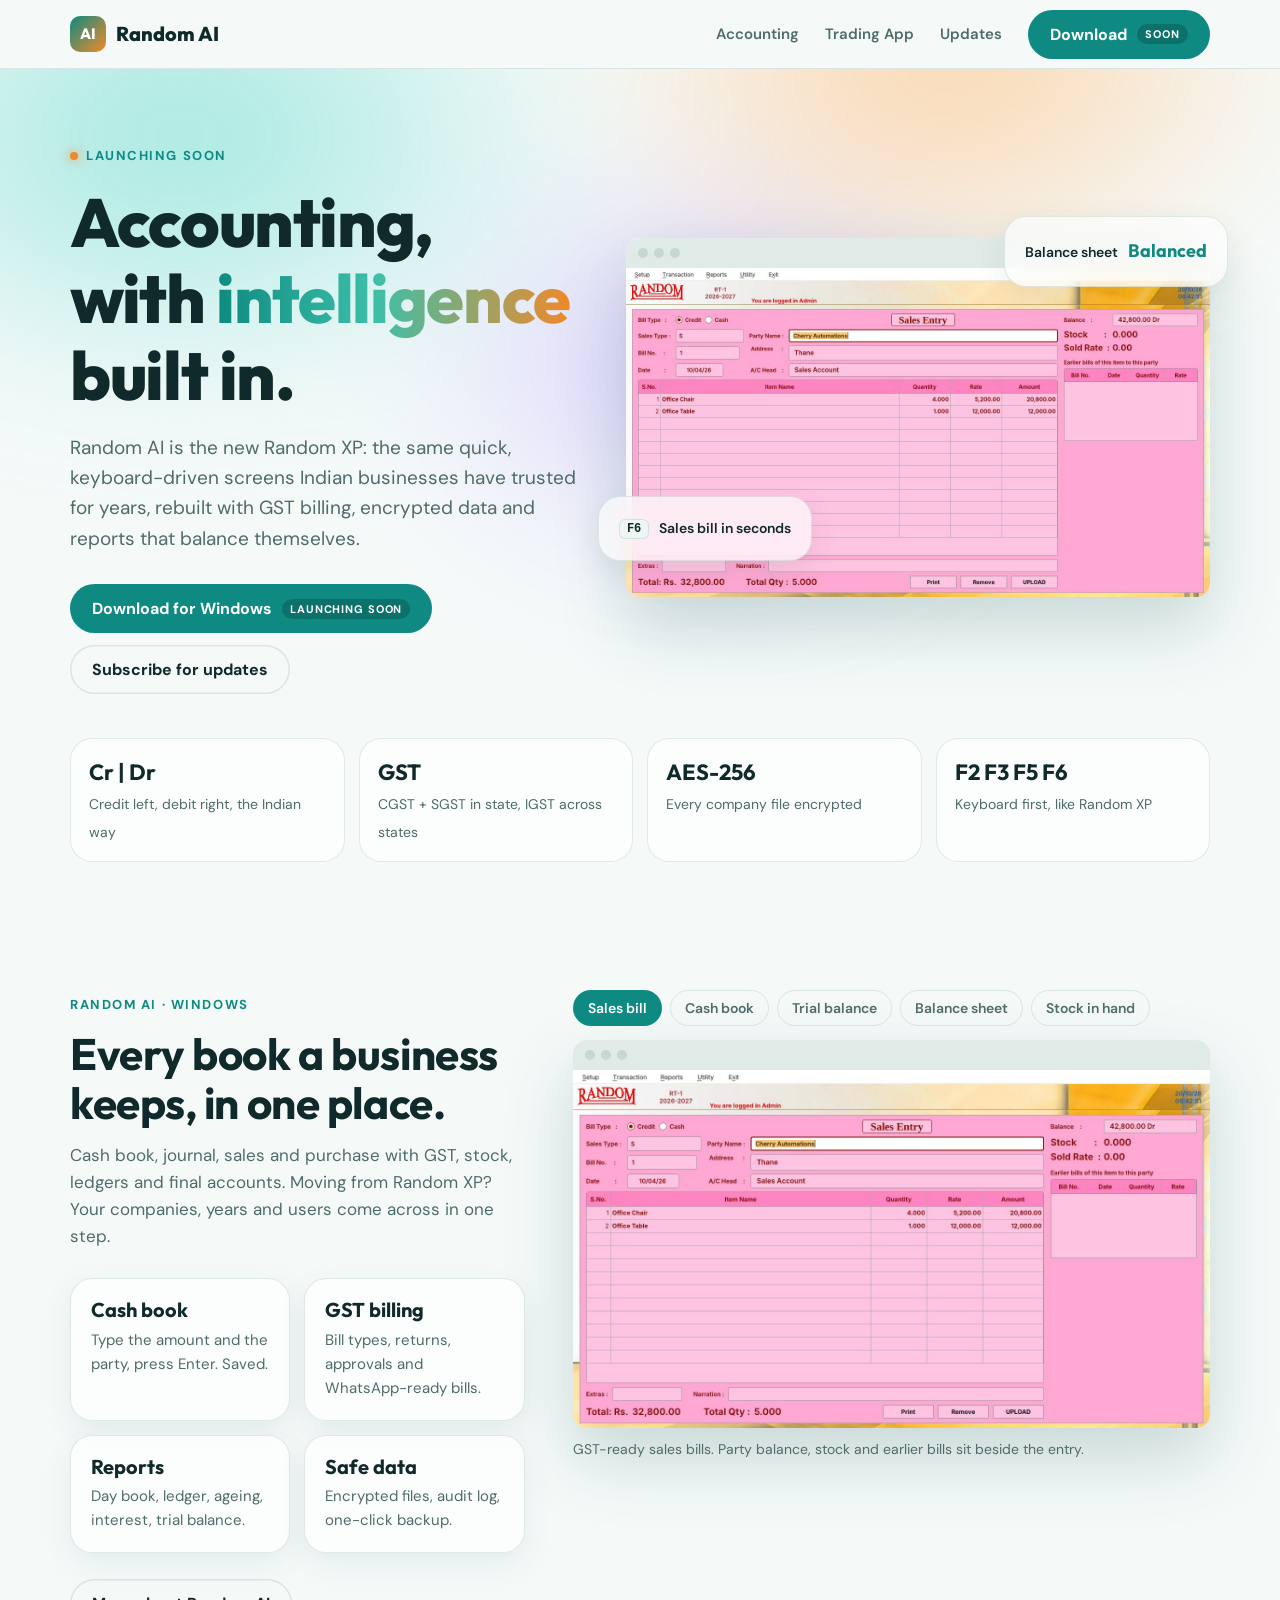
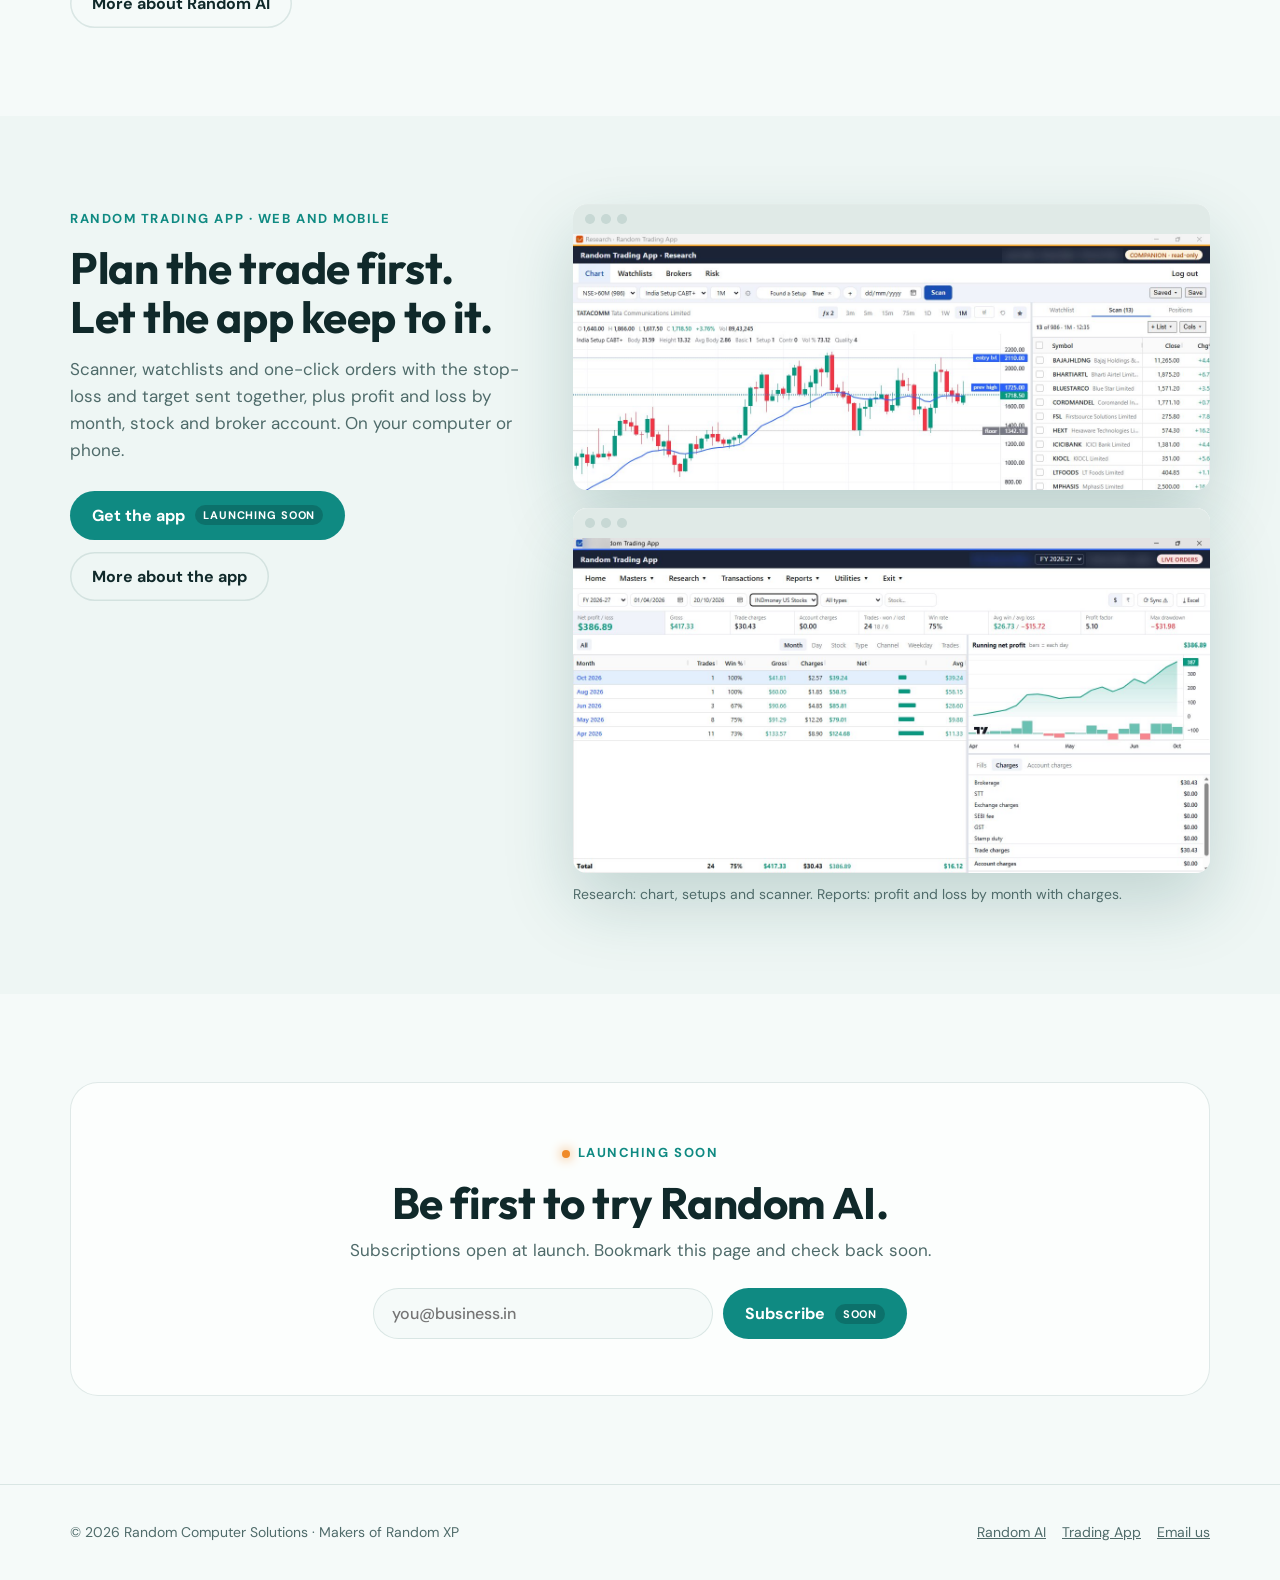
==== index.html @ 08669b61 "Redesign the site in the Aurora style with app screenshots New look on all three pages, real screens" ====
<!doctype html>
<html lang="en">
<head>
<meta charset="utf-8">
<meta name="viewport" content="width=device-width, initial-scale=1">
<title>Random AI | Accounting Intelligence</title>
<meta name="description" content="Random AI: billing and accounting software for Indian businesses, from the makers of Random XP. Launching soon.">
<link rel="icon" type="image/png" href="assets/img/favicon.png">
<link rel="apple-touch-icon" href="assets/img/apple-touch-icon.png">
<link rel="preconnect" href="https://fonts.googleapis.com"><link rel="preconnect" href="https://fonts.gstatic.com" crossorigin>
<link href="https://fonts.googleapis.com/css2?family=Outfit:wght@400;500;600;700;800&family=DM+Sans:wght@400;500;700&display=swap" rel="stylesheet">
<link rel="stylesheet" href="assets/style.css">
</head>
<body>
<header class="nav"><div class="wrap">
  <a class="brand" href="./"><span class="chip">AI</span>Random AI</a>
  <nav class="nav-links" aria-label="Main"><a href="random-ai/">Accounting</a><a href="trading/">Trading App</a><a href="#subscribe">Updates</a>
  <button class="btn btn-primary soon" type="button">Download <small>Soon</small></button></nav>
</div></header>
<main>
<section class="hero"><div class="aurora" aria-hidden="true"></div><div class="wrap">
  <div>
    <span class="eyebrow"><span class="dot"></span>Launching soon</span>
    <h1 style="margin-top:16px">Accounting, with <span class="ai">intelligence</span> built in.</h1>
    <p class="lead">Random AI is the new Random XP: the same quick, keyboard-driven screens Indian businesses have trusted for years, rebuilt with GST billing, encrypted data and reports that balance themselves.</p>
    <div class="actions">
      <button class="btn btn-primary soon" type="button">Download for Windows <small>Launching soon</small></button>
      <a class="btn btn-ghost" href="#subscribe">Subscribe for updates</a>
    </div>
  </div>
  <div class="hero-visual">
    <div class="window"><div class="bar"><i></i><i></i><i></i></div><img src="assets/img/screens/rai-sales.jpg" width="1366" height="768" alt="Random AI sales bill screen with two items and party balance"></div>
    <div class="float f2 card">Balance sheet <b style="color:var(--accent)">Balanced</b></div>
    <div class="float f1 card"><span class="kbd">F6</span> Sales bill in seconds</div>
  </div>
</div>
<div class="wrap facts-wrap"><div class="facts">
  <div class="fact"><b>Cr | Dr</b><span>Credit left, debit right, the Indian way</span></div>
  <div class="fact"><b>GST</b><span>CGST + SGST in state, IGST across states</span></div>
  <div class="fact"><b>AES-256</b><span>Every company file encrypted</span></div>
  <div class="fact"><b>F2 F3 F5 F6</b><span>Keyboard first, like Random XP</span></div>
</div></div></section>

<section id="accounting"><div class="wrap split">
  <div>
    <span class="eyebrow">Random AI &middot; Windows</span>
    <h2 style="margin-top:12px">Every book a business keeps, in one place.</h2>
    <p class="muted" style="margin-top:14px">Cash book, journal, sales and purchase with GST, stock, ledgers and final accounts. Moving from Random XP? Your companies, years and users come across in one step.</p>
    <div class="features">
      <div class="card"><h3>Cash book</h3><p>Type the amount and the party, press Enter. Saved.</p></div>
      <div class="card"><h3>GST billing</h3><p>Bill types, returns, approvals and WhatsApp-ready bills.</p></div>
      <div class="card"><h3>Reports</h3><p>Day book, ledger, ageing, interest, trial balance.</p></div>
      <div class="card"><h3>Safe data</h3><p>Encrypted files, audit log, one-click backup.</p></div>
    </div>
    <div class="actions" style="margin-top:26px"><a class="btn btn-ghost" href="random-ai/">More about Random AI</a></div>
  </div>
  <div class="gallery" data-tabs><div class="tabs" aria-label="Screens"><button class="tab" type="button" aria-selected="true" data-src="assets/img/screens/rai-sales.jpg" data-cap="GST-ready sales bills. Party balance, stock and earlier bills sit beside the entry.">Sales bill</button><button class="tab" type="button" aria-selected="false" data-src="assets/img/screens/rai-cashbook.jpg" data-cap="Two-sided cash book: credit on the left, debit on the right, saved with Enter.">Cash book</button><button class="tab" type="button" aria-selected="false" data-src="assets/img/screens/rai-trial-balance.jpg" data-cap="Balances worked out from every voucher, so there is never a refresh step.">Trial balance</button><button class="tab" type="button" aria-selected="false" data-src="assets/img/screens/rai-balance-sheet.jpg" data-cap="Indian-layout final accounts: liabilities left, assets right.">Balance sheet</button><button class="tab" type="button" aria-selected="false" data-src="assets/img/screens/rai-stock.jpg" data-cap="Input, output, balance and value for every product, at any date.">Stock in hand</button></div><div class="window"><div class="bar"><i></i><i></i><i></i></div><img class="shot" src="assets/img/screens/rai-sales.jpg" width="1366" height="768" alt="Sales bill screen" loading="lazy"></div><p class="caption">GST-ready sales bills. Party balance, stock and earlier bills sit beside the entry.</p></div>
</div></section>

<section id="trading" style="background:var(--bg2)"><div class="wrap split">
  <div>
    <span class="eyebrow">Random Trading App &middot; Web and mobile</span>
    <h2 style="margin-top:12px">Plan the trade first. Let the app keep to it.</h2>
    <p class="muted" style="margin-top:14px">Scanner, watchlists and one-click orders with the stop-loss and target sent together, plus profit and loss by month, stock and broker account. On your computer or phone.</p>
    <div class="actions" style="margin-top:26px"><button class="btn btn-primary soon" type="button" data-msg="Launching soon. The app opens at launch.">Get the app <small>Launching soon</small></button><a class="btn btn-ghost" href="trading/">More about the app</a></div>
  </div>
  <div class="gallery">
    <div class="window"><div class="bar"><i></i><i></i><i></i></div><img src="assets/img/screens/rta-research.jpg" width="1366" height="548" alt="Random Trading App research screen with chart and scanner results" loading="lazy"></div>
    <div style="margin-top:18px"><div class="window"><div class="bar"><i></i><i></i><i></i></div><img src="assets/img/screens/rta-pnl.jpg" width="1366" height="720" alt="Random Trading App profit and loss report with running net profit chart" loading="lazy"></div></div>
    <p class="caption">Research: chart, setups and scanner. Reports: profit and loss by month with charges.</p>
  </div>
</div></section>

<section id="subscribe"><div class="wrap"><div class="cta">
  <span class="eyebrow"><span class="dot"></span>Launching soon</span>
  <h2 style="margin-top:12px">Be first to try Random AI.</h2>
  <p class="muted" style="margin-top:10px">Subscriptions open at launch. Bookmark this page and check back soon.</p>
  <form class="sub-form" id="sub"><input type="email" placeholder="you@business.in" aria-label="Email address"><button class="btn btn-primary" type="submit">Subscribe <small>Soon</small></button></form>
</div></div></section>
</main>
<footer><div class="wrap"><span>&copy; <span id="y">2026</span> Random Computer Solutions &middot; Makers of Random XP</span>
<span><a href="random-ai/">Random AI</a><a href="trading/">Trading App</a><a href="mailto:sanvanbafna@gmail.com">Email us</a></span></div></footer>
<div class="toast" id="toast" role="status" aria-live="polite"></div>
<script src="assets/site.js"></script>
</body>
</html>
---- assets/style.css ----
/* Random AI website, Aurora style */
:root{--bg:#f5faf9;--bg2:#eef6f4;--surface:rgba(255,255,255,.68);--line:rgba(16,80,76,.12);--fg:#10292a;--muted:#4f6b6a;
--accent:#0f8a82;--accent2:#ef8a2a;--accent-ink:#ffffff;--display:"Outfit",system-ui,sans-serif;--body:"DM Sans",system-ui,sans-serif;--radius:22px}
body{background:var(--bg)}
.aurora{position:absolute;inset:-20% -10% auto -10%;height:780px;z-index:-1;filter:blur(70px);opacity:.75;
background:radial-gradient(40% 50% at 20% 30%,#7fe0d6,transparent 70%),radial-gradient(35% 45% at 70% 20%,#ffc58a,transparent 70%),radial-gradient(30% 40% at 55% 60%,#c9b8ff,transparent 70%)}
.window{box-shadow:0 1px 0 rgba(255,255,255,.8) inset,0 30px 70px rgba(15,80,76,.20)}
.card{backdrop-filter:blur(14px);box-shadow:0 10px 30px rgba(15,80,76,.08)}
h1 .ai{background:linear-gradient(90deg,var(--accent),#3cbfa8 45%,var(--accent2));-webkit-background-clip:text;background-clip:text;color:transparent}
*{margin:0;padding:0;box-sizing:border-box}html{scroll-behavior:smooth}
body{font-family:var(--body);color:var(--fg);line-height:1.6;font-size:17px;-webkit-font-smoothing:antialiased;overflow-x:hidden}
img{max-width:100%;display:block}a{color:inherit}
.wrap{max-width:1180px;margin:0 auto;padding-inline:20px}
h1,h2,h3{font-family:var(--display);line-height:1.12;text-wrap:balance}
h1{font-size:clamp(38px,6vw,68px);font-weight:800;letter-spacing:-.02em}
h2{font-size:clamp(28px,4vw,44px);font-weight:700;letter-spacing:-.01em}
h3{font-size:20px;font-weight:700}
.eyebrow{display:inline-flex;align-items:center;gap:8px;font-size:13px;font-weight:700;letter-spacing:.12em;text-transform:uppercase;color:var(--accent)}
.dot{width:8px;height:8px;border-radius:50%;background:var(--accent2);box-shadow:0 0 12px var(--accent2);animation:pulse 2s infinite}
@keyframes pulse{50%{opacity:.35}}
.muted{color:var(--muted)}
header.nav{position:sticky;top:0;z-index:20;backdrop-filter:blur(12px);background:color-mix(in srgb,var(--bg) 78%,transparent);border-bottom:1px solid var(--line)}
header.nav .wrap{display:flex;align-items:center;justify-content:space-between;gap:16px;min-height:68px;flex-wrap:wrap}
.brand{display:flex;align-items:center;gap:10px;text-decoration:none;font-family:var(--display);font-weight:800;font-size:20px}
.brand .chip{display:grid;place-items:center;width:36px;height:36px;border-radius:10px;background:linear-gradient(135deg,var(--accent),var(--accent2));color:var(--accent-ink);font-size:15px;font-weight:800;letter-spacing:.02em}
.nav-links{display:flex;gap:26px;align-items:center;flex-wrap:wrap}.nav-links a{text-decoration:none;font-size:15px;color:var(--muted);font-weight:600}.nav-links a:hover{color:var(--fg)}
.btn{display:inline-flex;align-items:center;gap:10px;border:0;cursor:pointer;font:700 16px var(--body);padding:14px 22px;border-radius:999px;text-decoration:none;transition:transform .15s}
.btn:hover{transform:translateY(-1px)}.btn:focus-visible{outline:3px solid var(--accent2);outline-offset:3px}
.btn-primary{background:var(--accent);color:var(--accent-ink)}
.btn-ghost{background:transparent;color:var(--fg);box-shadow:inset 0 0 0 1.5px var(--line)}
.btn small{font-size:11px;font-weight:700;letter-spacing:.08em;text-transform:uppercase;padding:3px 8px;border-radius:999px;background:color-mix(in srgb,var(--accent2) 22%,transparent);color:var(--accent2)}
.btn-primary small{background:rgba(0,0,0,.18);color:inherit}
.hero{position:relative;padding:72px 0 40px;overflow:hidden}
.hero .wrap{display:grid;grid-template-columns:1fr 1.15fr;gap:48px;align-items:center}
.hero p.lead{font-size:19px;color:var(--muted);margin:20px 0 30px;max-width:34em}
.actions{display:flex;gap:12px;flex-wrap:wrap}
.hero-visual{position:relative;min-width:0}
.window{border-radius:14px;overflow:hidden;background:var(--bg2)}
.window .bar{display:flex;gap:6px;padding:10px 12px;background:color-mix(in srgb,var(--bg2) 70%,var(--fg) 6%)}
.window .bar i{width:10px;height:10px;border-radius:50%;background:var(--line)}
.float{position:absolute;padding:12px 16px;border-radius:14px;background:var(--surface);border:1px solid var(--line);font-size:14px;font-weight:600;display:flex;align-items:center;gap:10px}
.float b{font-family:var(--display);font-size:18px}
.f1{left:-28px;bottom:36px}.f2{right:-18px;top:-22px}
.grid-bg{position:absolute;inset:0;z-index:-1}
.hero .wrap.facts-wrap{display:block}
.facts{display:grid;grid-template-columns:repeat(4,1fr);gap:14px;margin:44px 0 0}
.fact{padding:16px 18px;border-radius:var(--radius);background:var(--surface);border:1px solid var(--line)}
.fact b{display:block;font-family:var(--display);font-size:22px}.fact span{font-size:14px;color:var(--muted)}
section{padding:88px 0}
.split{display:grid;grid-template-columns:1fr 1.4fr;gap:48px;align-items:start}
.features{display:grid;grid-template-columns:1fr 1fr;gap:14px;margin-top:28px}
.card{padding:20px;border-radius:var(--radius);background:var(--surface);border:1px solid var(--line)}
.card p{font-size:15px;color:var(--muted);margin-top:6px}
.kbd{font:700 12px ui-monospace,Consolas,monospace;padding:2px 7px;border-radius:6px;border:1px solid var(--line);background:var(--bg2)}
.tabs{display:flex;gap:8px;flex-wrap:wrap;margin-bottom:14px}
.tab{border:1px solid var(--line);background:transparent;color:var(--muted);font:600 14px var(--body);padding:8px 14px;border-radius:999px;cursor:pointer}
.tab[aria-selected=true]{background:var(--accent);color:var(--accent-ink);border-color:transparent}
.window img{display:block;width:100%;height:auto}
.shot{aspect-ratio:1366/768;object-fit:cover}
.caption{font-size:14px;color:var(--muted);margin-top:10px}
.soon-frame{aspect-ratio:16/10;display:grid;place-items:center;text-align:center;padding:24px;border-radius:14px;border:1.5px dashed var(--line);background:var(--surface)}
.cta{text-align:center;border-radius:28px;padding:56px 24px;background:var(--surface);border:1px solid var(--line)}
.sub-form{display:flex;gap:10px;justify-content:center;flex-wrap:wrap;margin-top:24px}
.sub-form input{min-width:0;width:min(340px,100%);padding:14px 18px;border-radius:999px;border:1.5px solid var(--line);background:var(--bg);color:var(--fg);font:500 16px var(--body)}
footer{padding:36px 0;border-top:1px solid var(--line);font-size:14px;color:var(--muted)}
footer .wrap{display:flex;justify-content:space-between;gap:16px;flex-wrap:wrap}
.toast{position:fixed;left:50%;bottom:28px;transform:translate(-50%,20px);opacity:0;pointer-events:none;transition:.25s;z-index:50;
background:var(--fg);color:var(--bg);padding:14px 20px;border-radius:14px;font-weight:600;max-width:calc(100% - 32px);text-align:center}
.toast.show{opacity:1;transform:translate(-50%,0)}
@media (max-width:900px){.hero .wrap,.split{grid-template-columns:1fr}.facts{grid-template-columns:1fr 1fr}.f1{left:8px}.f2{right:8px}}
@media (max-width:560px){.features{grid-template-columns:1fr}.nav-links a:not(.btn){display:none}section{padding:64px 0}}
@media (prefers-reduced-motion:reduce){*{animation:none!important;transition:none!important}}
.nav-links a[aria-current=page]{color:var(--fg)}
.hero{isolation:isolate}
.page-hero{padding:64px 0 24px}
.lead-wide{font-size:19px;color:var(--muted);margin:18px 0 28px;max-width:40em}
.features.three{grid-template-columns:repeat(3,1fr)}
.then-now{display:grid;grid-template-columns:1fr 1fr;gap:24px;margin-top:28px}
.then-now figure{padding:14px;border-radius:var(--radius);background:var(--surface);border:1px solid var(--line)}
.then-now img{border-radius:10px;width:100%;height:auto}
.then-now figcaption{text-align:center;font-size:14px;color:var(--muted);margin-top:10px}
.note{margin-top:18px;font-size:15px;color:var(--muted)}
footer a{color:var(--muted);margin-left:16px}
@media (max-width:900px){.features.three{grid-template-columns:1fr 1fr}.then-now{grid-template-columns:1fr}}
@media (max-width:560px){.features.three{grid-template-columns:1fr}}
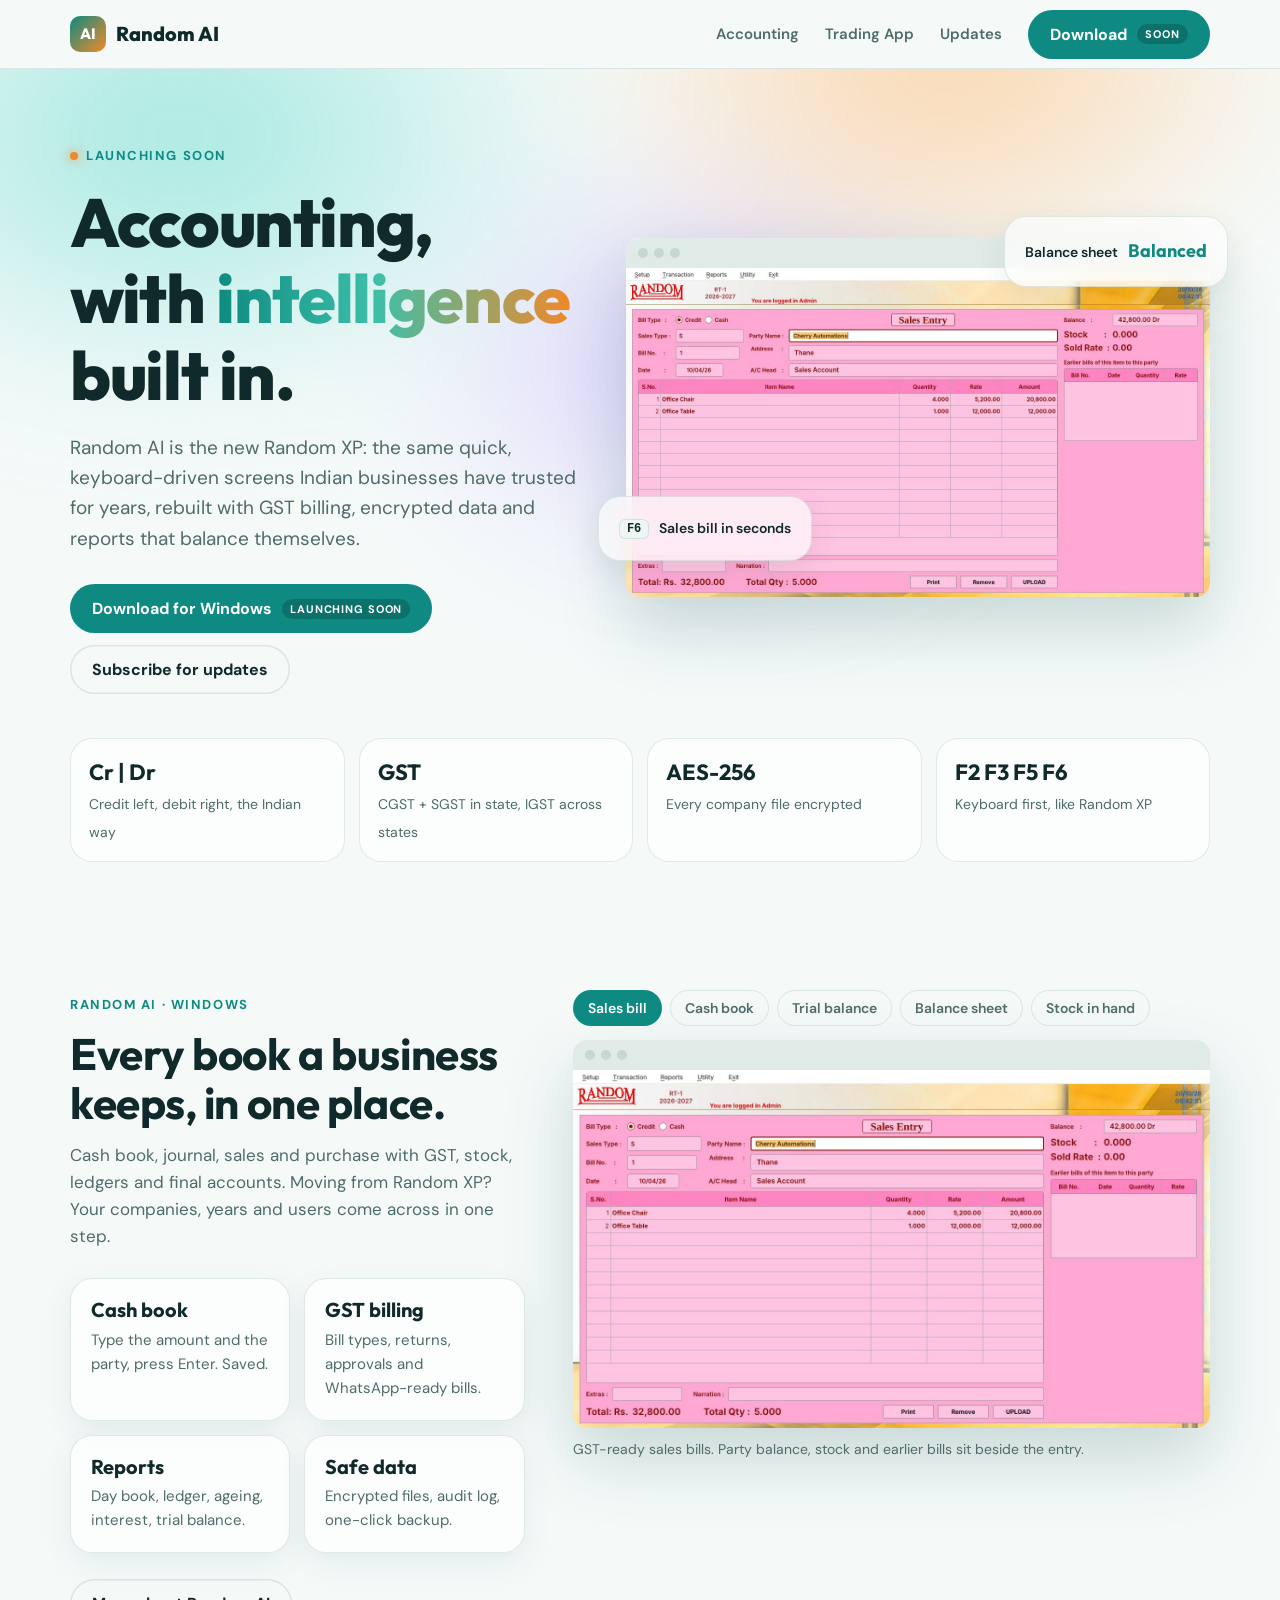
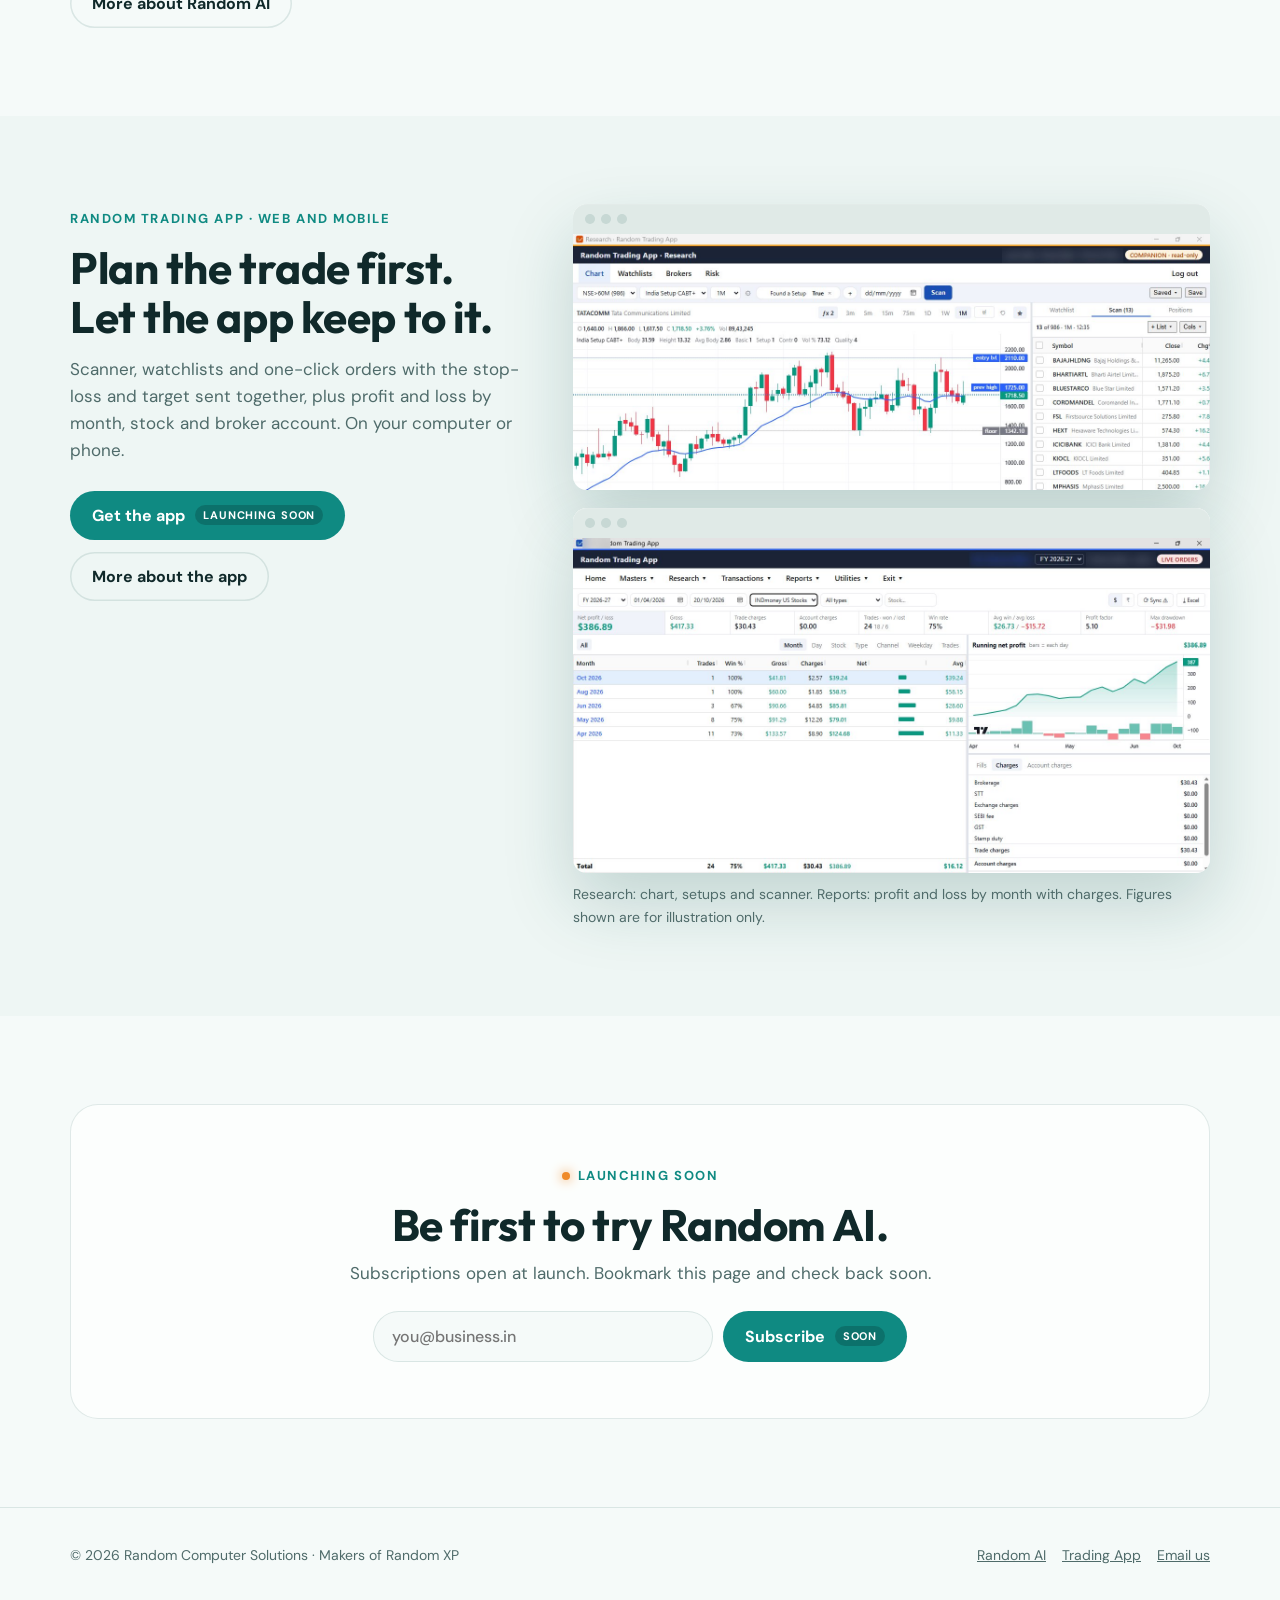
==== commit fb2c21eb: "Note that the Trading App figures are for illustration Co-Authored-By: Claude Opus 5.5 (1M context) " ====
--- a/index.html
+++ b/index.html
@@ -67,7 +67,7 @@
   <div class="gallery">
     <div class="window"><div class="bar"><i></i><i></i><i></i></div><img src="assets/img/screens/rta-research.jpg" width="1366" height="548" alt="Random Trading App research screen with chart and scanner results" loading="lazy"></div>
     <div style="margin-top:18px"><div class="window"><div class="bar"><i></i><i></i><i></i></div><img src="assets/img/screens/rta-pnl.jpg" width="1366" height="720" alt="Random Trading App profit and loss report with running net profit chart" loading="lazy"></div></div>
-    <p class="caption">Research: chart, setups and scanner. Reports: profit and loss by month with charges.</p>
+    <p class="caption">Research: chart, setups and scanner. Reports: profit and loss by month with charges. Figures shown are for illustration only.</p>
   </div>
 </div></section>
 
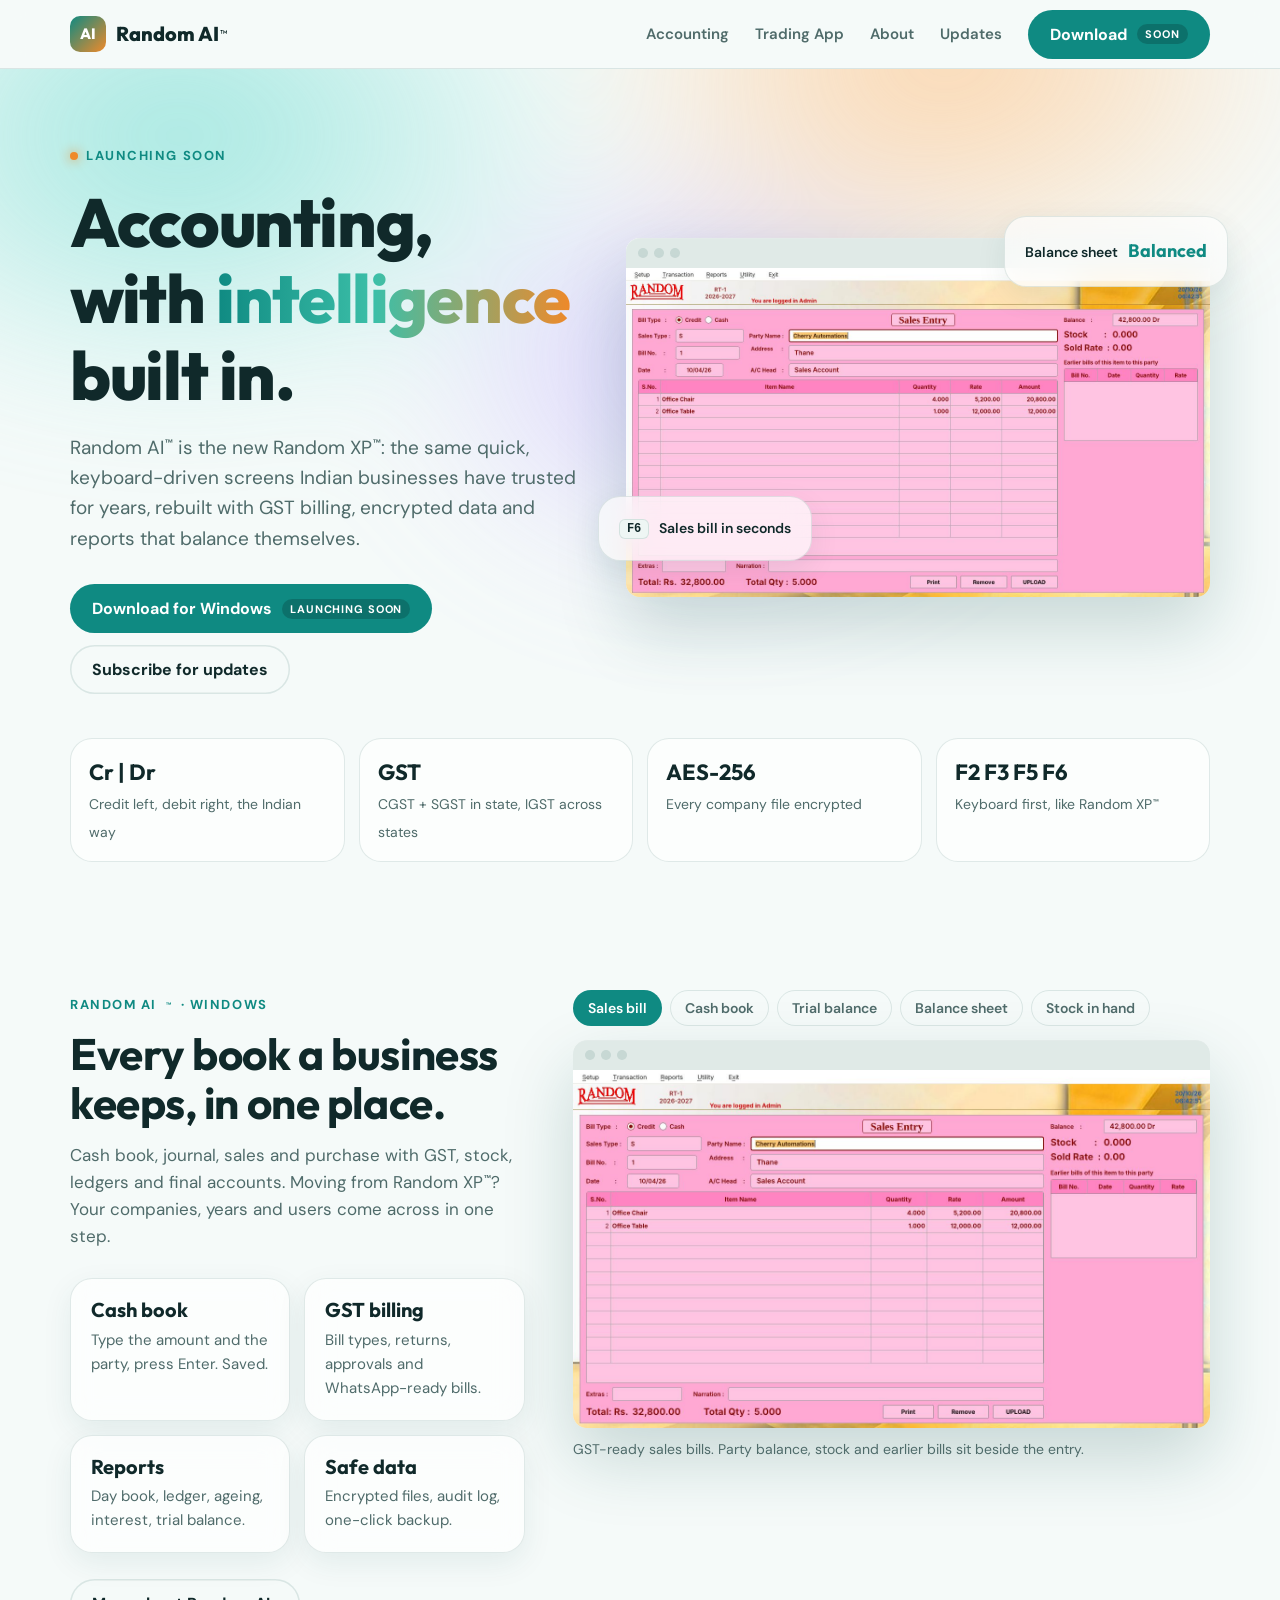
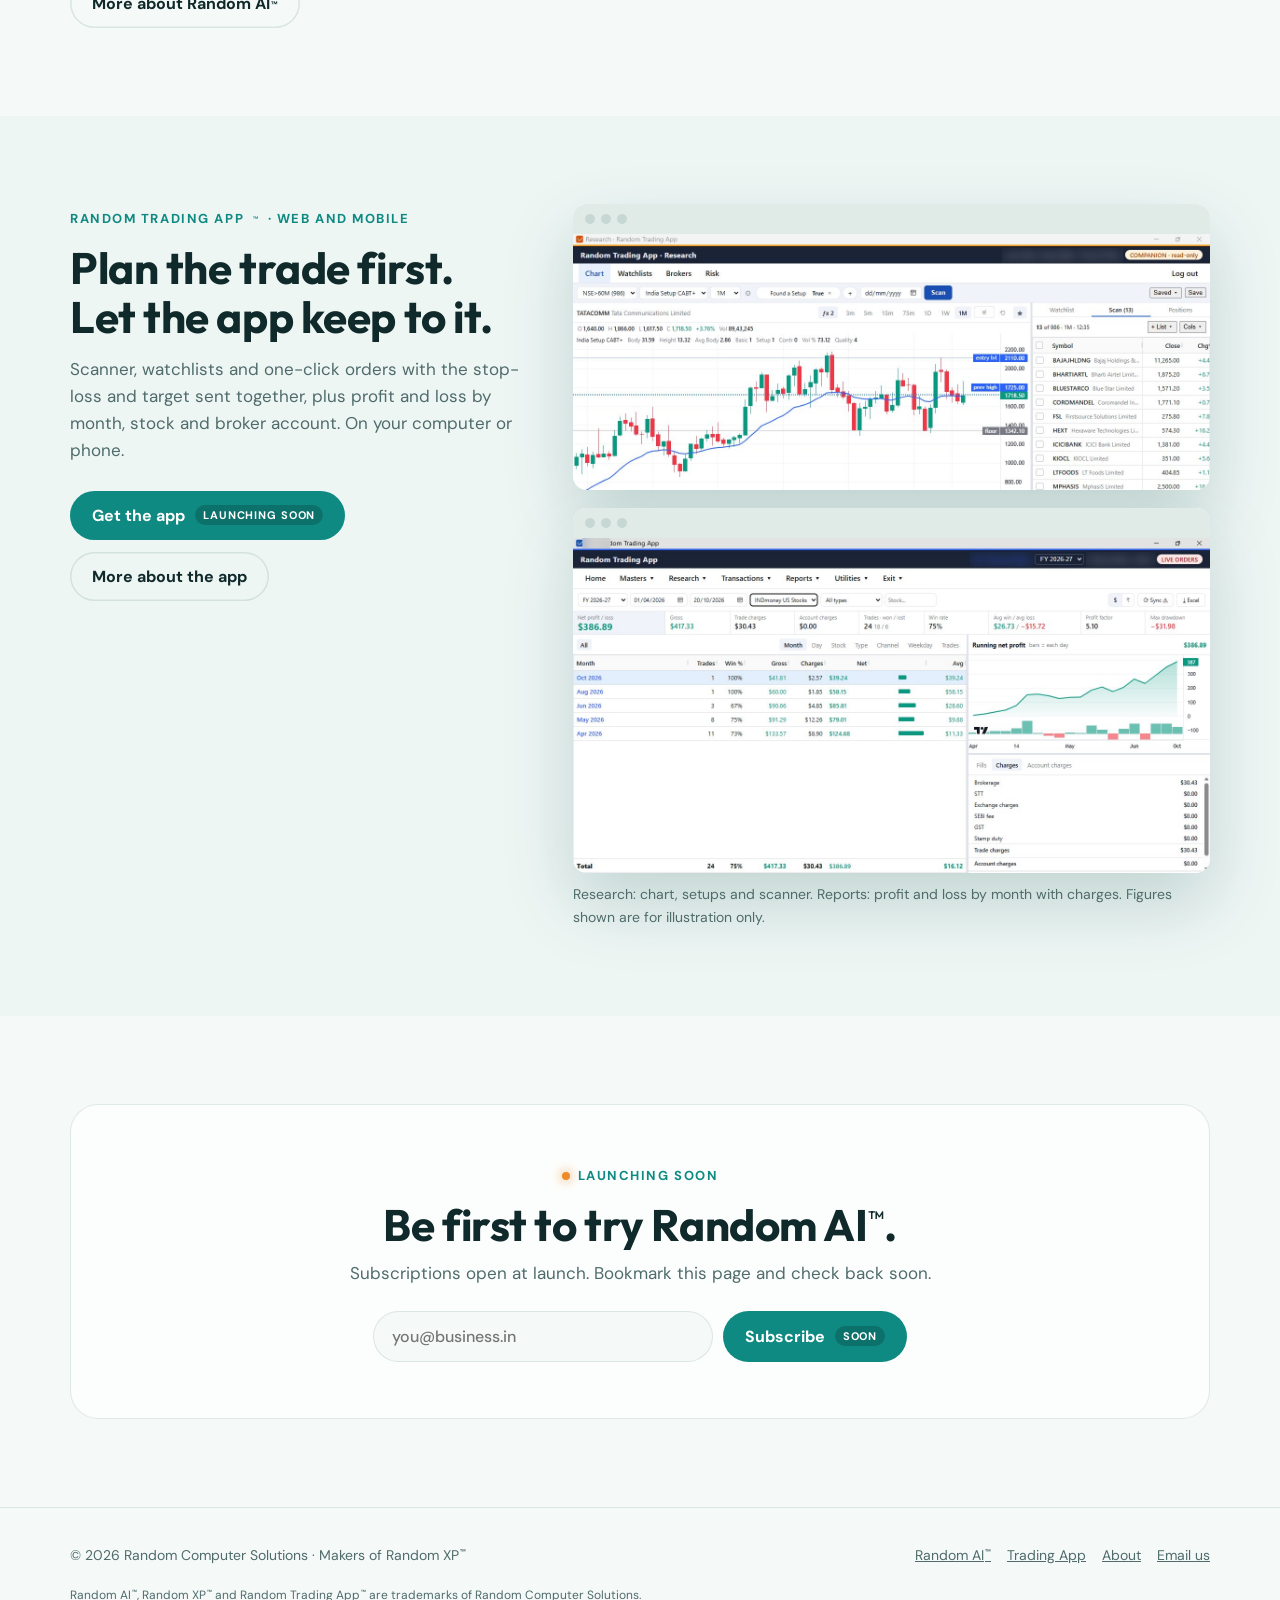
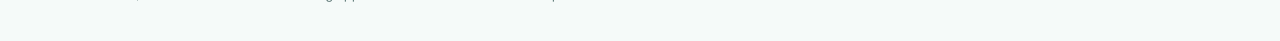
==== commit 83d3be4f: "Add TM marks to product names and an About page Random AI, Random XP and Random Trading App now carr" ====
--- a/index.html
+++ b/index.html
@@ -13,8 +13,8 @@
 </head>
 <body>
 <header class="nav"><div class="wrap">
-  <a class="brand" href="./"><span class="chip">AI</span>Random AI</a>
-  <nav class="nav-links" aria-label="Main"><a href="random-ai/">Accounting</a><a href="trading/">Trading App</a><a href="#subscribe">Updates</a>
+  <a class="brand" href="./"><span class="chip">AI</span>Random AI<sup class="tm">&trade;</sup></a>
+  <nav class="nav-links" aria-label="Main"><a href="random-ai/">Accounting</a><a href="trading/">Trading App</a><a href="about/">About</a><a href="#subscribe">Updates</a>
   <button class="btn btn-primary soon" type="button">Download <small>Soon</small></button></nav>
 </div></header>
 <main>
@@ -22,7 +22,7 @@
   <div>
     <span class="eyebrow"><span class="dot"></span>Launching soon</span>
     <h1 style="margin-top:16px">Accounting, with <span class="ai">intelligence</span> built in.</h1>
-    <p class="lead">Random AI is the new Random XP: the same quick, keyboard-driven screens Indian businesses have trusted for years, rebuilt with GST billing, encrypted data and reports that balance themselves.</p>
+    <p class="lead">Random AI<sup class="tm">&trade;</sup> is the new Random XP<sup class="tm">&trade;</sup>: the same quick, keyboard-driven screens Indian businesses have trusted for years, rebuilt with GST billing, encrypted data and reports that balance themselves.</p>
     <div class="actions">
       <button class="btn btn-primary soon" type="button">Download for Windows <small>Launching soon</small></button>
       <a class="btn btn-ghost" href="#subscribe">Subscribe for updates</a>
@@ -38,28 +38,28 @@
   <div class="fact"><b>Cr | Dr</b><span>Credit left, debit right, the Indian way</span></div>
   <div class="fact"><b>GST</b><span>CGST + SGST in state, IGST across states</span></div>
   <div class="fact"><b>AES-256</b><span>Every company file encrypted</span></div>
-  <div class="fact"><b>F2 F3 F5 F6</b><span>Keyboard first, like Random XP</span></div>
+  <div class="fact"><b>F2 F3 F5 F6</b><span>Keyboard first, like Random XP<sup class="tm">&trade;</sup></span></div>
 </div></div></section>
 
 <section id="accounting"><div class="wrap split">
   <div>
-    <span class="eyebrow">Random AI &middot; Windows</span>
+    <span class="eyebrow">Random AI<sup class="tm">&trade;</sup> &middot; Windows</span>
     <h2 style="margin-top:12px">Every book a business keeps, in one place.</h2>
-    <p class="muted" style="margin-top:14px">Cash book, journal, sales and purchase with GST, stock, ledgers and final accounts. Moving from Random XP? Your companies, years and users come across in one step.</p>
+    <p class="muted" style="margin-top:14px">Cash book, journal, sales and purchase with GST, stock, ledgers and final accounts. Moving from Random XP<sup class="tm">&trade;</sup>? Your companies, years and users come across in one step.</p>
     <div class="features">
       <div class="card"><h3>Cash book</h3><p>Type the amount and the party, press Enter. Saved.</p></div>
       <div class="card"><h3>GST billing</h3><p>Bill types, returns, approvals and WhatsApp-ready bills.</p></div>
       <div class="card"><h3>Reports</h3><p>Day book, ledger, ageing, interest, trial balance.</p></div>
       <div class="card"><h3>Safe data</h3><p>Encrypted files, audit log, one-click backup.</p></div>
     </div>
-    <div class="actions" style="margin-top:26px"><a class="btn btn-ghost" href="random-ai/">More about Random AI</a></div>
+    <div class="actions" style="margin-top:26px"><a class="btn btn-ghost" href="random-ai/">More about Random AI<sup class="tm">&trade;</sup></a></div>
   </div>
   <div class="gallery" data-tabs><div class="tabs" aria-label="Screens"><button class="tab" type="button" aria-selected="true" data-src="assets/img/screens/rai-sales.jpg" data-cap="GST-ready sales bills. Party balance, stock and earlier bills sit beside the entry.">Sales bill</button><button class="tab" type="button" aria-selected="false" data-src="assets/img/screens/rai-cashbook.jpg" data-cap="Two-sided cash book: credit on the left, debit on the right, saved with Enter.">Cash book</button><button class="tab" type="button" aria-selected="false" data-src="assets/img/screens/rai-trial-balance.jpg" data-cap="Balances worked out from every voucher, so there is never a refresh step.">Trial balance</button><button class="tab" type="button" aria-selected="false" data-src="assets/img/screens/rai-balance-sheet.jpg" data-cap="Indian-layout final accounts: liabilities left, assets right.">Balance sheet</button><button class="tab" type="button" aria-selected="false" data-src="assets/img/screens/rai-stock.jpg" data-cap="Input, output, balance and value for every product, at any date.">Stock in hand</button></div><div class="window"><div class="bar"><i></i><i></i><i></i></div><img class="shot" src="assets/img/screens/rai-sales.jpg" width="1366" height="768" alt="Sales bill screen" loading="lazy"></div><p class="caption">GST-ready sales bills. Party balance, stock and earlier bills sit beside the entry.</p></div>
 </div></section>
 
 <section id="trading" style="background:var(--bg2)"><div class="wrap split">
   <div>
-    <span class="eyebrow">Random Trading App &middot; Web and mobile</span>
+    <span class="eyebrow">Random Trading App<sup class="tm">&trade;</sup> &middot; Web and mobile</span>
     <h2 style="margin-top:12px">Plan the trade first. Let the app keep to it.</h2>
     <p class="muted" style="margin-top:14px">Scanner, watchlists and one-click orders with the stop-loss and target sent together, plus profit and loss by month, stock and broker account. On your computer or phone.</p>
     <div class="actions" style="margin-top:26px"><button class="btn btn-primary soon" type="button" data-msg="Launching soon. The app opens at launch.">Get the app <small>Launching soon</small></button><a class="btn btn-ghost" href="trading/">More about the app</a></div>
@@ -73,13 +73,14 @@
 
 <section id="subscribe"><div class="wrap"><div class="cta">
   <span class="eyebrow"><span class="dot"></span>Launching soon</span>
-  <h2 style="margin-top:12px">Be first to try Random AI.</h2>
+  <h2 style="margin-top:12px">Be first to try Random AI<sup class="tm">&trade;</sup>.</h2>
   <p class="muted" style="margin-top:10px">Subscriptions open at launch. Bookmark this page and check back soon.</p>
   <form class="sub-form" id="sub"><input type="email" placeholder="you@business.in" aria-label="Email address"><button class="btn btn-primary" type="submit">Subscribe <small>Soon</small></button></form>
 </div></div></section>
 </main>
-<footer><div class="wrap"><span>&copy; <span id="y">2026</span> Random Computer Solutions &middot; Makers of Random XP</span>
-<span><a href="random-ai/">Random AI</a><a href="trading/">Trading App</a><a href="mailto:sanvanbafna@gmail.com">Email us</a></span></div></footer>
+<footer><div class="wrap"><span>&copy; <span id="y">2026</span> Random Computer Solutions &middot; Makers of Random XP<sup class="tm">&trade;</sup></span>
+<span><a href="random-ai/">Random AI<sup class="tm">&trade;</sup></a><a href="trading/">Trading App</a><a href="about/">About</a><a href="mailto:sanvanbafna@gmail.com">Email us</a></span>
+<p class="tm-note">Random AI<sup class="tm">&trade;</sup>, Random XP<sup class="tm">&trade;</sup> and Random Trading App<sup class="tm">&trade;</sup> are trademarks of Random Computer Solutions.</p></div></footer>
 <div class="toast" id="toast" role="status" aria-live="polite"></div>
 <script src="assets/site.js"></script>
 </body>
--- a/assets/style.css
+++ b/assets/style.css
@@ -84,3 +84,10 @@
 @media (max-width:900px){.features.three{grid-template-columns:1fr 1fr}.then-now{grid-template-columns:1fr}}
 @media (max-width:560px){.features.three{grid-template-columns:1fr}}
 
+.story p{color:var(--muted);font-size:18px;margin-bottom:16px}
+.timeline{display:grid;grid-template-columns:repeat(3,1fr);gap:14px;margin-top:28px}
+.timeline .eyebrow{margin-bottom:8px}
+.tm-note{flex-basis:100%;font-size:12px;margin-top:4px}
+@media (max-width:900px){.timeline{grid-template-columns:1fr}}
+.tm{font-size:.5em;line-height:0;vertical-align:super;margin-left:1px;font-weight:600}
+.brand .tm,.btn .tm{margin-left:-9px}
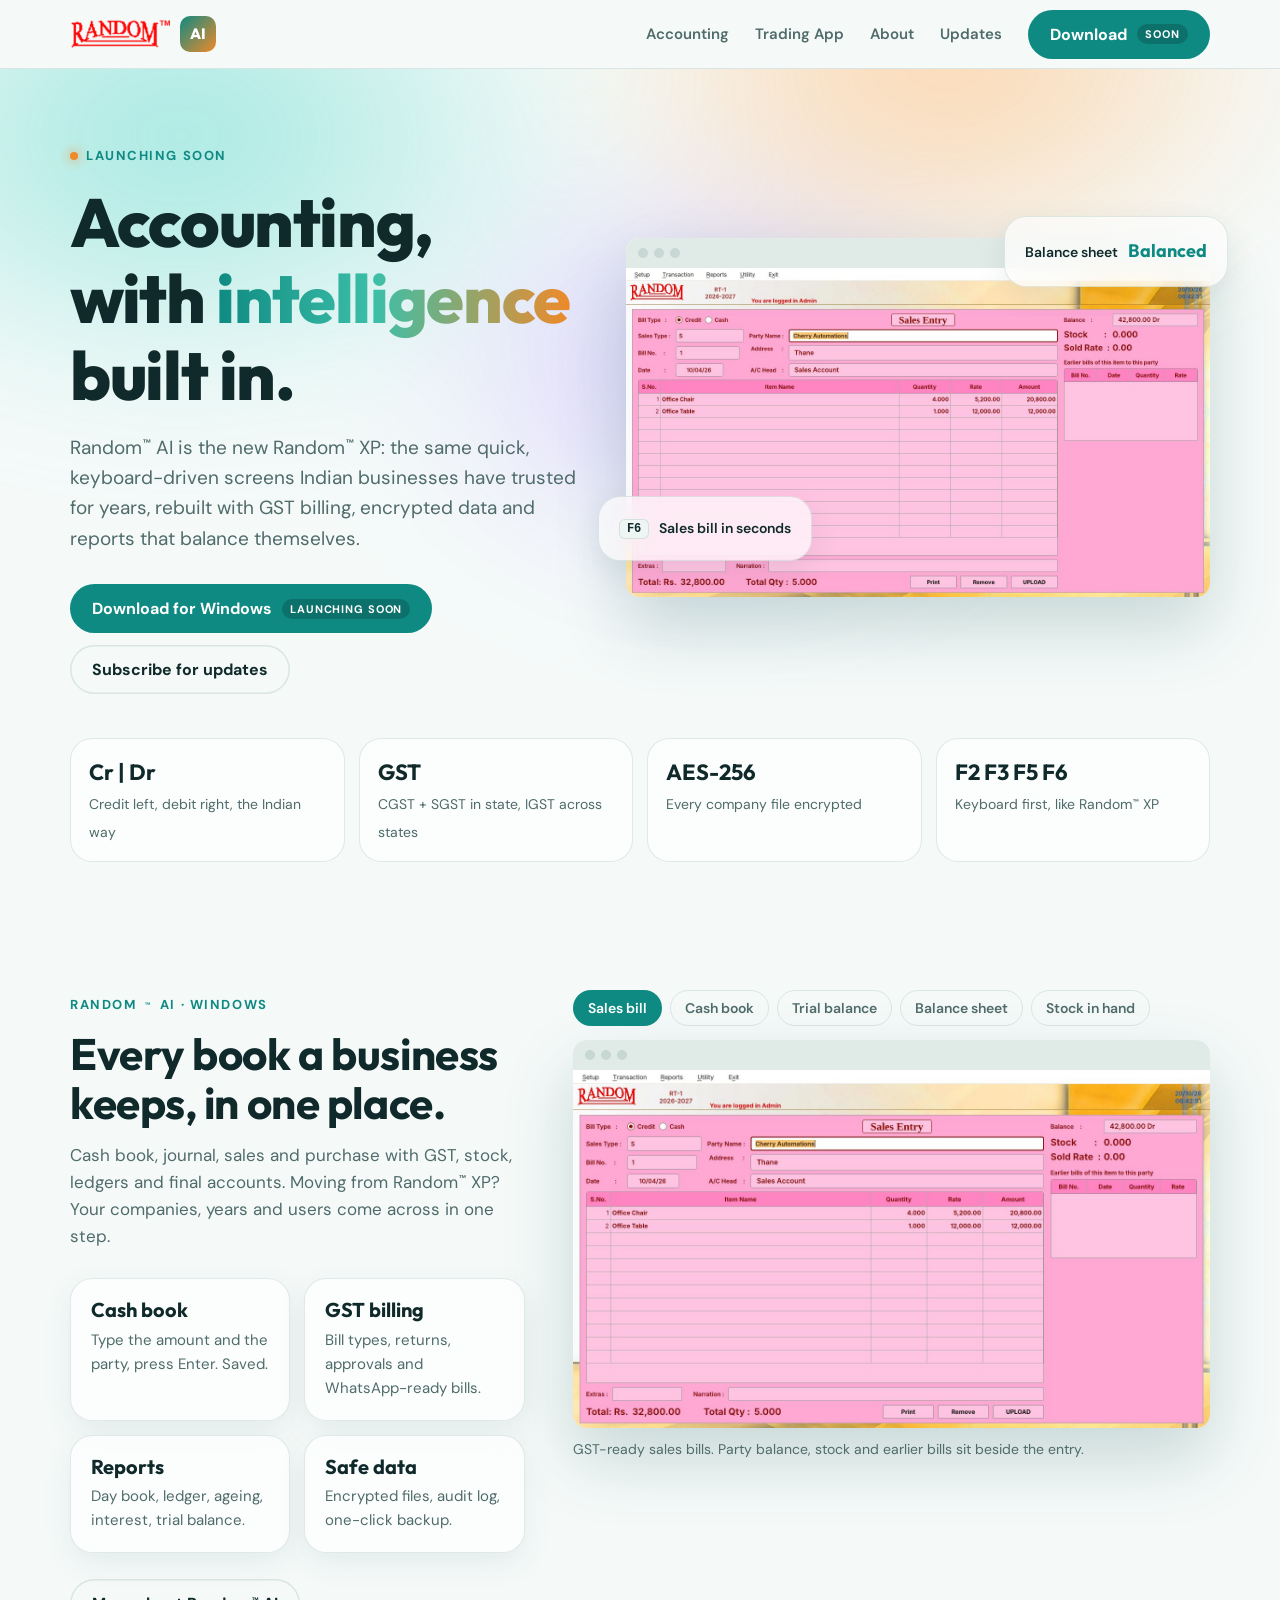
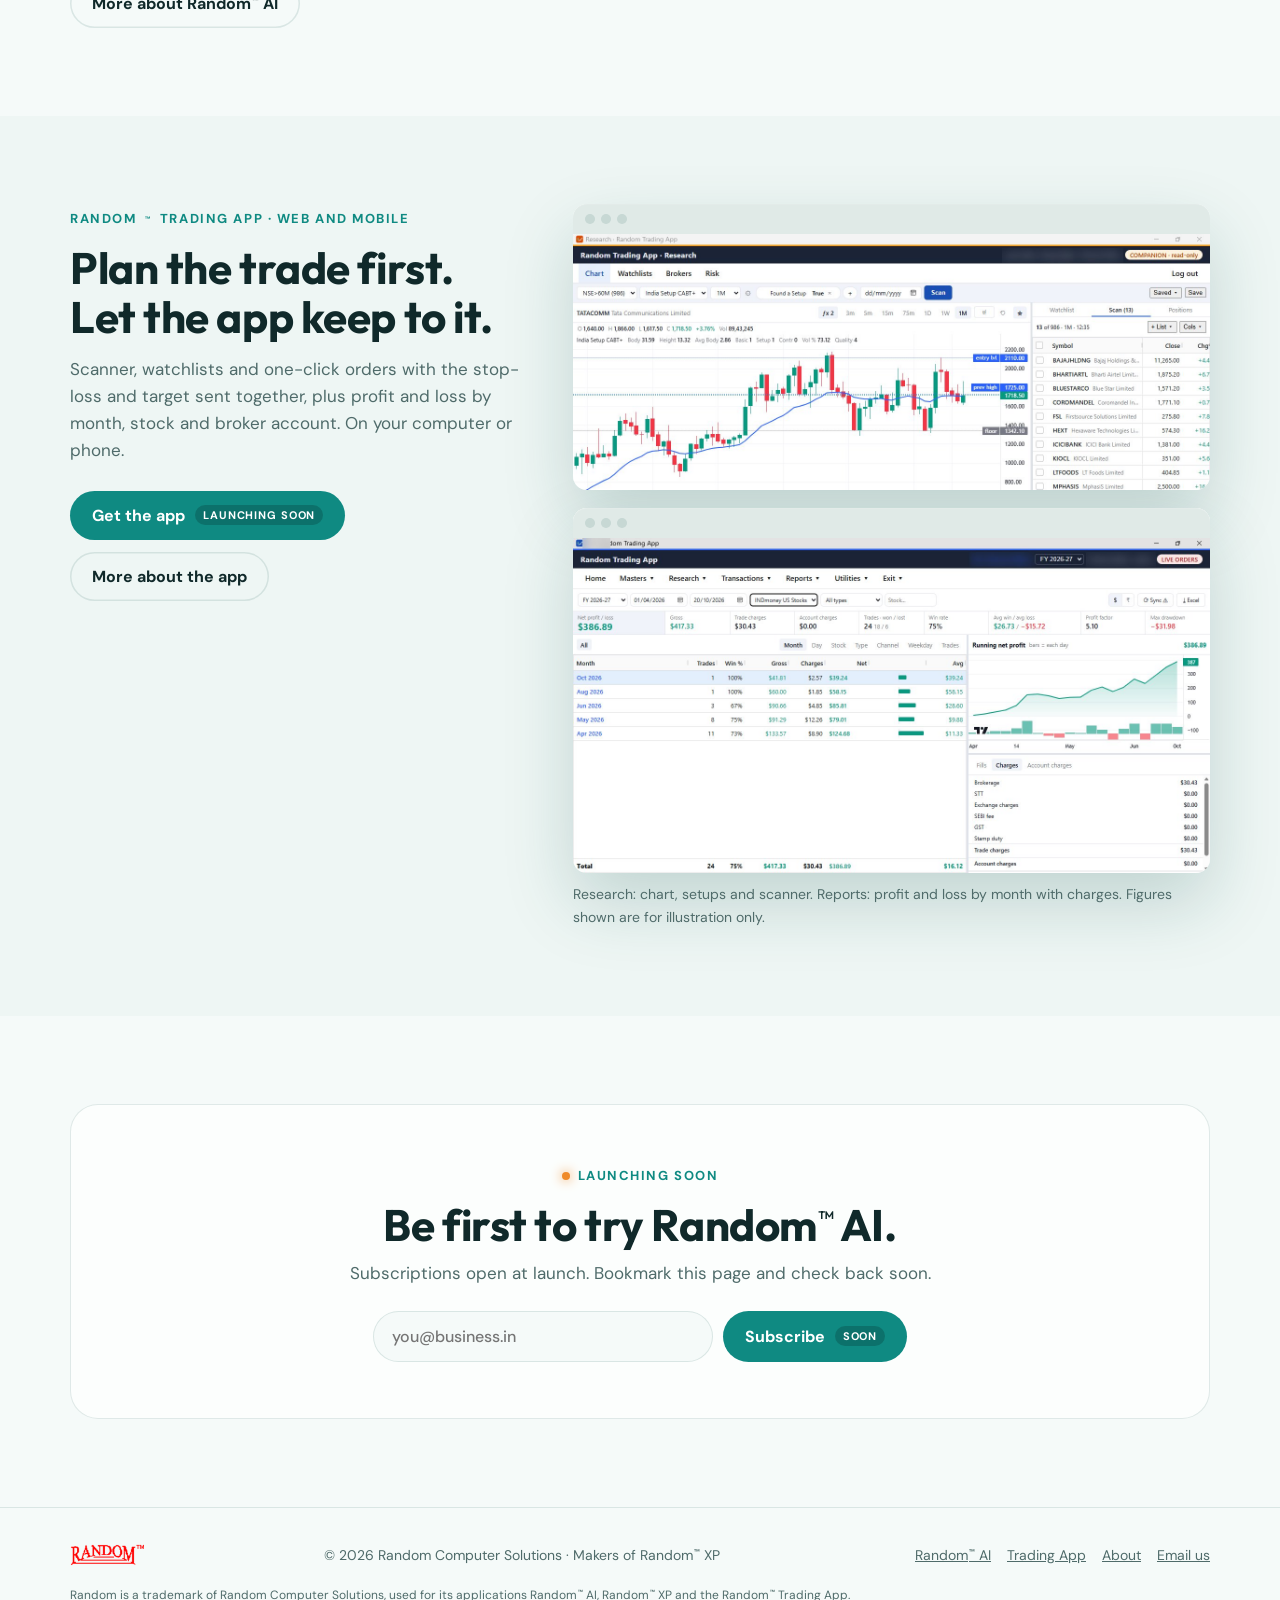
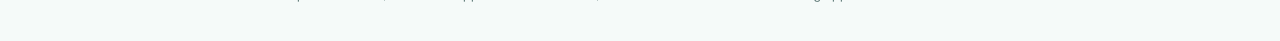
==== commit 37cf42bb: "Put the TM on Random and use the Random TM logo The trademark is Random, so the mark now follows Ran" ====
--- a/index.html
+++ b/index.html
@@ -13,7 +13,7 @@
 </head>
 <body>
 <header class="nav"><div class="wrap">
-  <a class="brand" href="./"><span class="chip">AI</span>Random AI<sup class="tm">&trade;</sup></a>
+  <a class="brand" href="./"><img class="logo" src="assets/img/random-logo-tm.png" width="480" height="144" alt="Random AI"><span class="chip">AI</span></a>
   <nav class="nav-links" aria-label="Main"><a href="random-ai/">Accounting</a><a href="trading/">Trading App</a><a href="about/">About</a><a href="#subscribe">Updates</a>
   <button class="btn btn-primary soon" type="button">Download <small>Soon</small></button></nav>
 </div></header>
@@ -22,7 +22,7 @@
   <div>
     <span class="eyebrow"><span class="dot"></span>Launching soon</span>
     <h1 style="margin-top:16px">Accounting, with <span class="ai">intelligence</span> built in.</h1>
-    <p class="lead">Random AI<sup class="tm">&trade;</sup> is the new Random XP<sup class="tm">&trade;</sup>: the same quick, keyboard-driven screens Indian businesses have trusted for years, rebuilt with GST billing, encrypted data and reports that balance themselves.</p>
+    <p class="lead">Random<sup class="tm">&trade;</sup> AI is the new Random<sup class="tm">&trade;</sup> XP: the same quick, keyboard-driven screens Indian businesses have trusted for years, rebuilt with GST billing, encrypted data and reports that balance themselves.</p>
     <div class="actions">
       <button class="btn btn-primary soon" type="button">Download for Windows <small>Launching soon</small></button>
       <a class="btn btn-ghost" href="#subscribe">Subscribe for updates</a>
@@ -38,28 +38,28 @@
   <div class="fact"><b>Cr | Dr</b><span>Credit left, debit right, the Indian way</span></div>
   <div class="fact"><b>GST</b><span>CGST + SGST in state, IGST across states</span></div>
   <div class="fact"><b>AES-256</b><span>Every company file encrypted</span></div>
-  <div class="fact"><b>F2 F3 F5 F6</b><span>Keyboard first, like Random XP<sup class="tm">&trade;</sup></span></div>
+  <div class="fact"><b>F2 F3 F5 F6</b><span>Keyboard first, like Random<sup class="tm">&trade;</sup> XP</span></div>
 </div></div></section>
 
 <section id="accounting"><div class="wrap split">
   <div>
-    <span class="eyebrow">Random AI<sup class="tm">&trade;</sup> &middot; Windows</span>
+    <span class="eyebrow">Random<sup class="tm">&trade;</sup> AI &middot; Windows</span>
     <h2 style="margin-top:12px">Every book a business keeps, in one place.</h2>
-    <p class="muted" style="margin-top:14px">Cash book, journal, sales and purchase with GST, stock, ledgers and final accounts. Moving from Random XP<sup class="tm">&trade;</sup>? Your companies, years and users come across in one step.</p>
+    <p class="muted" style="margin-top:14px">Cash book, journal, sales and purchase with GST, stock, ledgers and final accounts. Moving from Random<sup class="tm">&trade;</sup> XP? Your companies, years and users come across in one step.</p>
     <div class="features">
       <div class="card"><h3>Cash book</h3><p>Type the amount and the party, press Enter. Saved.</p></div>
       <div class="card"><h3>GST billing</h3><p>Bill types, returns, approvals and WhatsApp-ready bills.</p></div>
       <div class="card"><h3>Reports</h3><p>Day book, ledger, ageing, interest, trial balance.</p></div>
       <div class="card"><h3>Safe data</h3><p>Encrypted files, audit log, one-click backup.</p></div>
     </div>
-    <div class="actions" style="margin-top:26px"><a class="btn btn-ghost" href="random-ai/">More about Random AI<sup class="tm">&trade;</sup></a></div>
+    <div class="actions" style="margin-top:26px"><a class="btn btn-ghost" href="random-ai/"><span>More about Random<sup class="tm">&trade;</sup> AI</span></a></div>
   </div>
   <div class="gallery" data-tabs><div class="tabs" aria-label="Screens"><button class="tab" type="button" aria-selected="true" data-src="assets/img/screens/rai-sales.jpg" data-cap="GST-ready sales bills. Party balance, stock and earlier bills sit beside the entry.">Sales bill</button><button class="tab" type="button" aria-selected="false" data-src="assets/img/screens/rai-cashbook.jpg" data-cap="Two-sided cash book: credit on the left, debit on the right, saved with Enter.">Cash book</button><button class="tab" type="button" aria-selected="false" data-src="assets/img/screens/rai-trial-balance.jpg" data-cap="Balances worked out from every voucher, so there is never a refresh step.">Trial balance</button><button class="tab" type="button" aria-selected="false" data-src="assets/img/screens/rai-balance-sheet.jpg" data-cap="Indian-layout final accounts: liabilities left, assets right.">Balance sheet</button><button class="tab" type="button" aria-selected="false" data-src="assets/img/screens/rai-stock.jpg" data-cap="Input, output, balance and value for every product, at any date.">Stock in hand</button></div><div class="window"><div class="bar"><i></i><i></i><i></i></div><img class="shot" src="assets/img/screens/rai-sales.jpg" width="1366" height="768" alt="Sales bill screen" loading="lazy"></div><p class="caption">GST-ready sales bills. Party balance, stock and earlier bills sit beside the entry.</p></div>
 </div></section>
 
 <section id="trading" style="background:var(--bg2)"><div class="wrap split">
   <div>
-    <span class="eyebrow">Random Trading App<sup class="tm">&trade;</sup> &middot; Web and mobile</span>
+    <span class="eyebrow">Random<sup class="tm">&trade;</sup> Trading App &middot; Web and mobile</span>
     <h2 style="margin-top:12px">Plan the trade first. Let the app keep to it.</h2>
     <p class="muted" style="margin-top:14px">Scanner, watchlists and one-click orders with the stop-loss and target sent together, plus profit and loss by month, stock and broker account. On your computer or phone.</p>
     <div class="actions" style="margin-top:26px"><button class="btn btn-primary soon" type="button" data-msg="Launching soon. The app opens at launch.">Get the app <small>Launching soon</small></button><a class="btn btn-ghost" href="trading/">More about the app</a></div>
@@ -73,14 +73,14 @@
 
 <section id="subscribe"><div class="wrap"><div class="cta">
   <span class="eyebrow"><span class="dot"></span>Launching soon</span>
-  <h2 style="margin-top:12px">Be first to try Random AI<sup class="tm">&trade;</sup>.</h2>
+  <h2 style="margin-top:12px">Be first to try Random<sup class="tm">&trade;</sup> AI.</h2>
   <p class="muted" style="margin-top:10px">Subscriptions open at launch. Bookmark this page and check back soon.</p>
   <form class="sub-form" id="sub"><input type="email" placeholder="you@business.in" aria-label="Email address"><button class="btn btn-primary" type="submit">Subscribe <small>Soon</small></button></form>
 </div></div></section>
 </main>
-<footer><div class="wrap"><span>&copy; <span id="y">2026</span> Random Computer Solutions &middot; Makers of Random XP<sup class="tm">&trade;</sup></span>
-<span><a href="random-ai/">Random AI<sup class="tm">&trade;</sup></a><a href="trading/">Trading App</a><a href="about/">About</a><a href="mailto:sanvanbafna@gmail.com">Email us</a></span>
-<p class="tm-note">Random AI<sup class="tm">&trade;</sup>, Random XP<sup class="tm">&trade;</sup> and Random Trading App<sup class="tm">&trade;</sup> are trademarks of Random Computer Solutions.</p></div></footer>
+<footer><div class="wrap"><img class="logo-foot" src="assets/img/random-logo-tm.png" width="480" height="144" alt="Random" loading="lazy"><span>&copy; <span id="y">2026</span> Random Computer Solutions &middot; Makers of Random<sup class="tm">&trade;</sup> XP</span>
+<span><a href="random-ai/">Random<sup class="tm">&trade;</sup> AI</a><a href="trading/">Trading App</a><a href="about/">About</a><a href="mailto:sanvanbafna@gmail.com">Email us</a></span>
+<p class="tm-note">Random is a trademark of Random Computer Solutions, used for its applications Random<sup class="tm">&trade;</sup> AI, Random<sup class="tm">&trade;</sup> XP and the Random<sup class="tm">&trade;</sup> Trading App.</p></div></footer>
 <div class="toast" id="toast" role="status" aria-live="polite"></div>
 <script src="assets/site.js"></script>
 </body>
--- a/assets/style.css
+++ b/assets/style.css
@@ -85,9 +85,11 @@
 @media (max-width:560px){.features.three{grid-template-columns:1fr}}
 
 .story p{color:var(--muted);font-size:18px;margin-bottom:16px}
-.timeline{display:grid;grid-template-columns:repeat(3,1fr);gap:14px;margin-top:28px}
+.timeline{display:grid;grid-template-columns:repeat(auto-fit,minmax(190px,1fr));gap:14px;margin-top:28px}
 .timeline .eyebrow{margin-bottom:8px}
 .tm-note{flex-basis:100%;font-size:12px;margin-top:4px}
 @media (max-width:900px){.timeline{grid-template-columns:1fr}}
 .tm{font-size:.5em;line-height:0;vertical-align:super;margin-left:1px;font-weight:600}
-.brand .tm,.btn .tm{margin-left:-9px}
+.brand .logo{height:30px;width:auto}
+.logo-foot{height:22px;width:auto;flex-basis:100%;max-width:74px}
+.logo-big{width:min(280px,80%);height:auto;margin-top:28px}
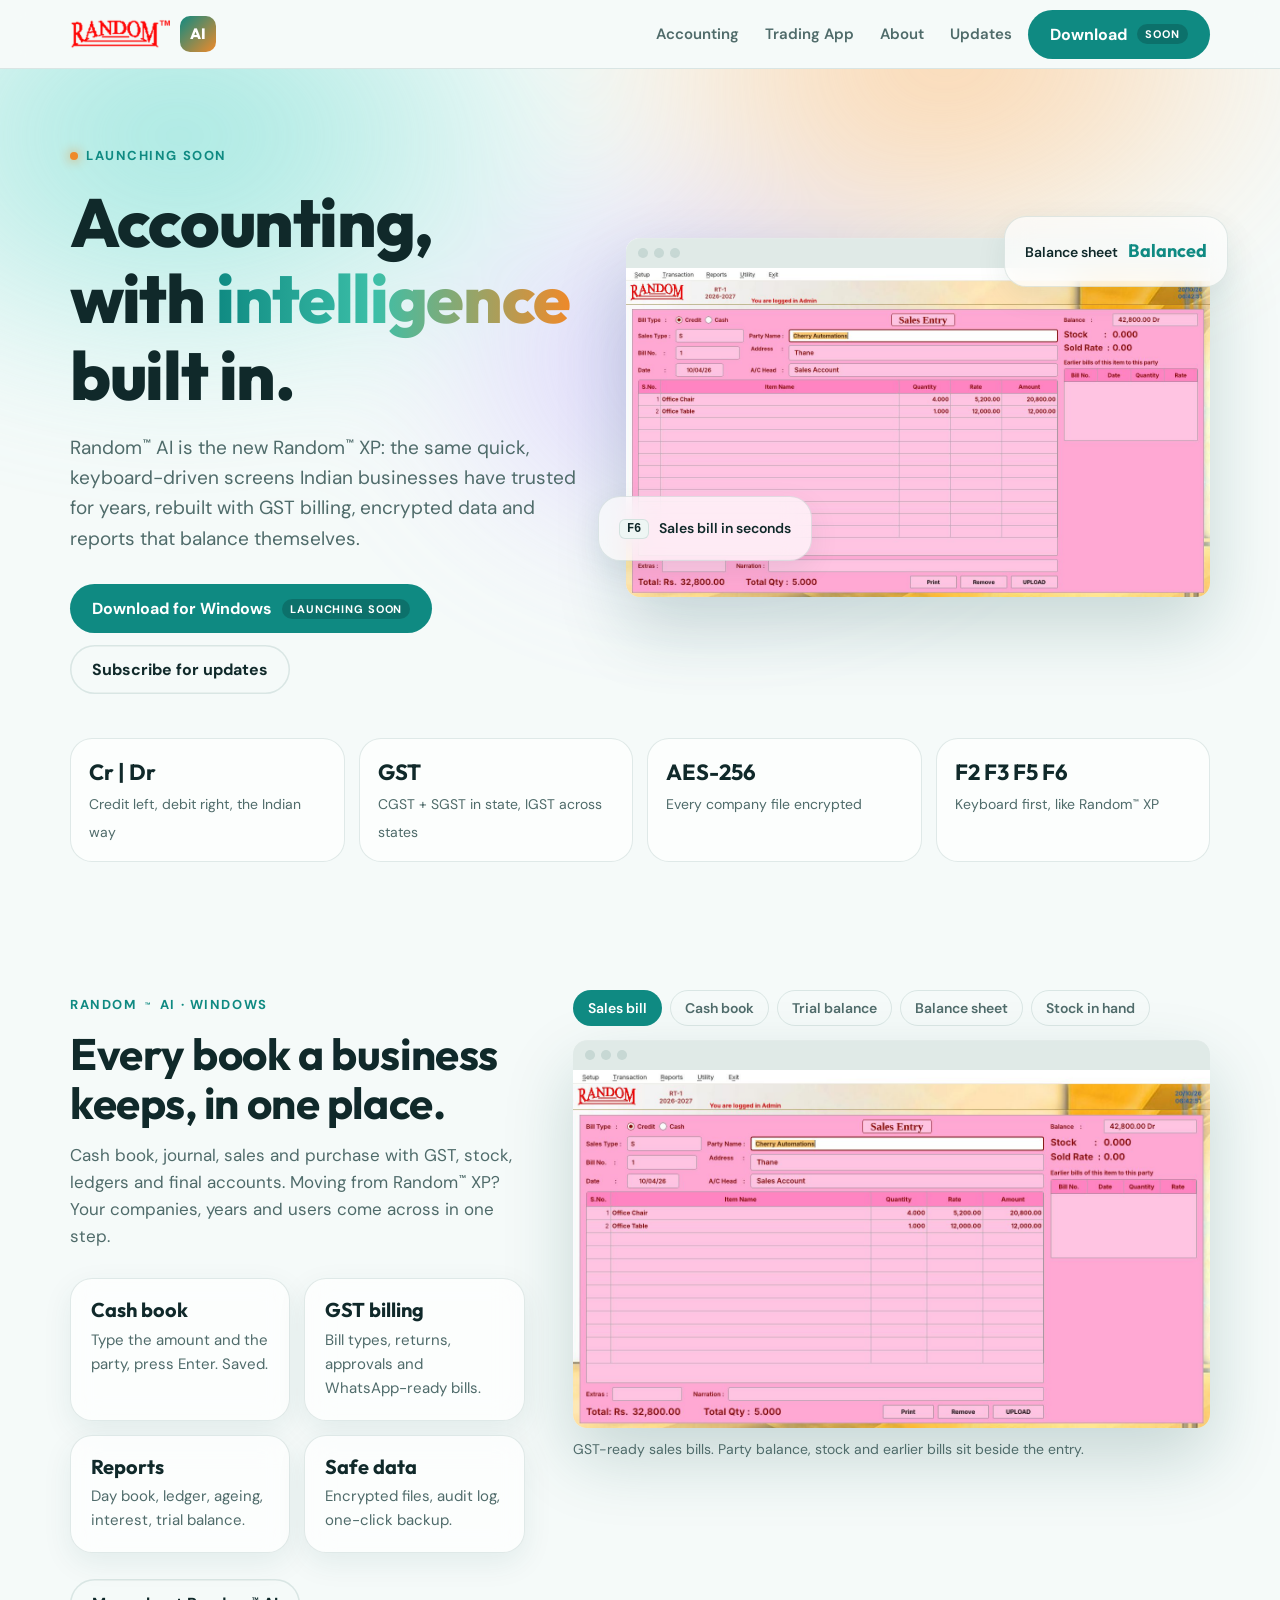
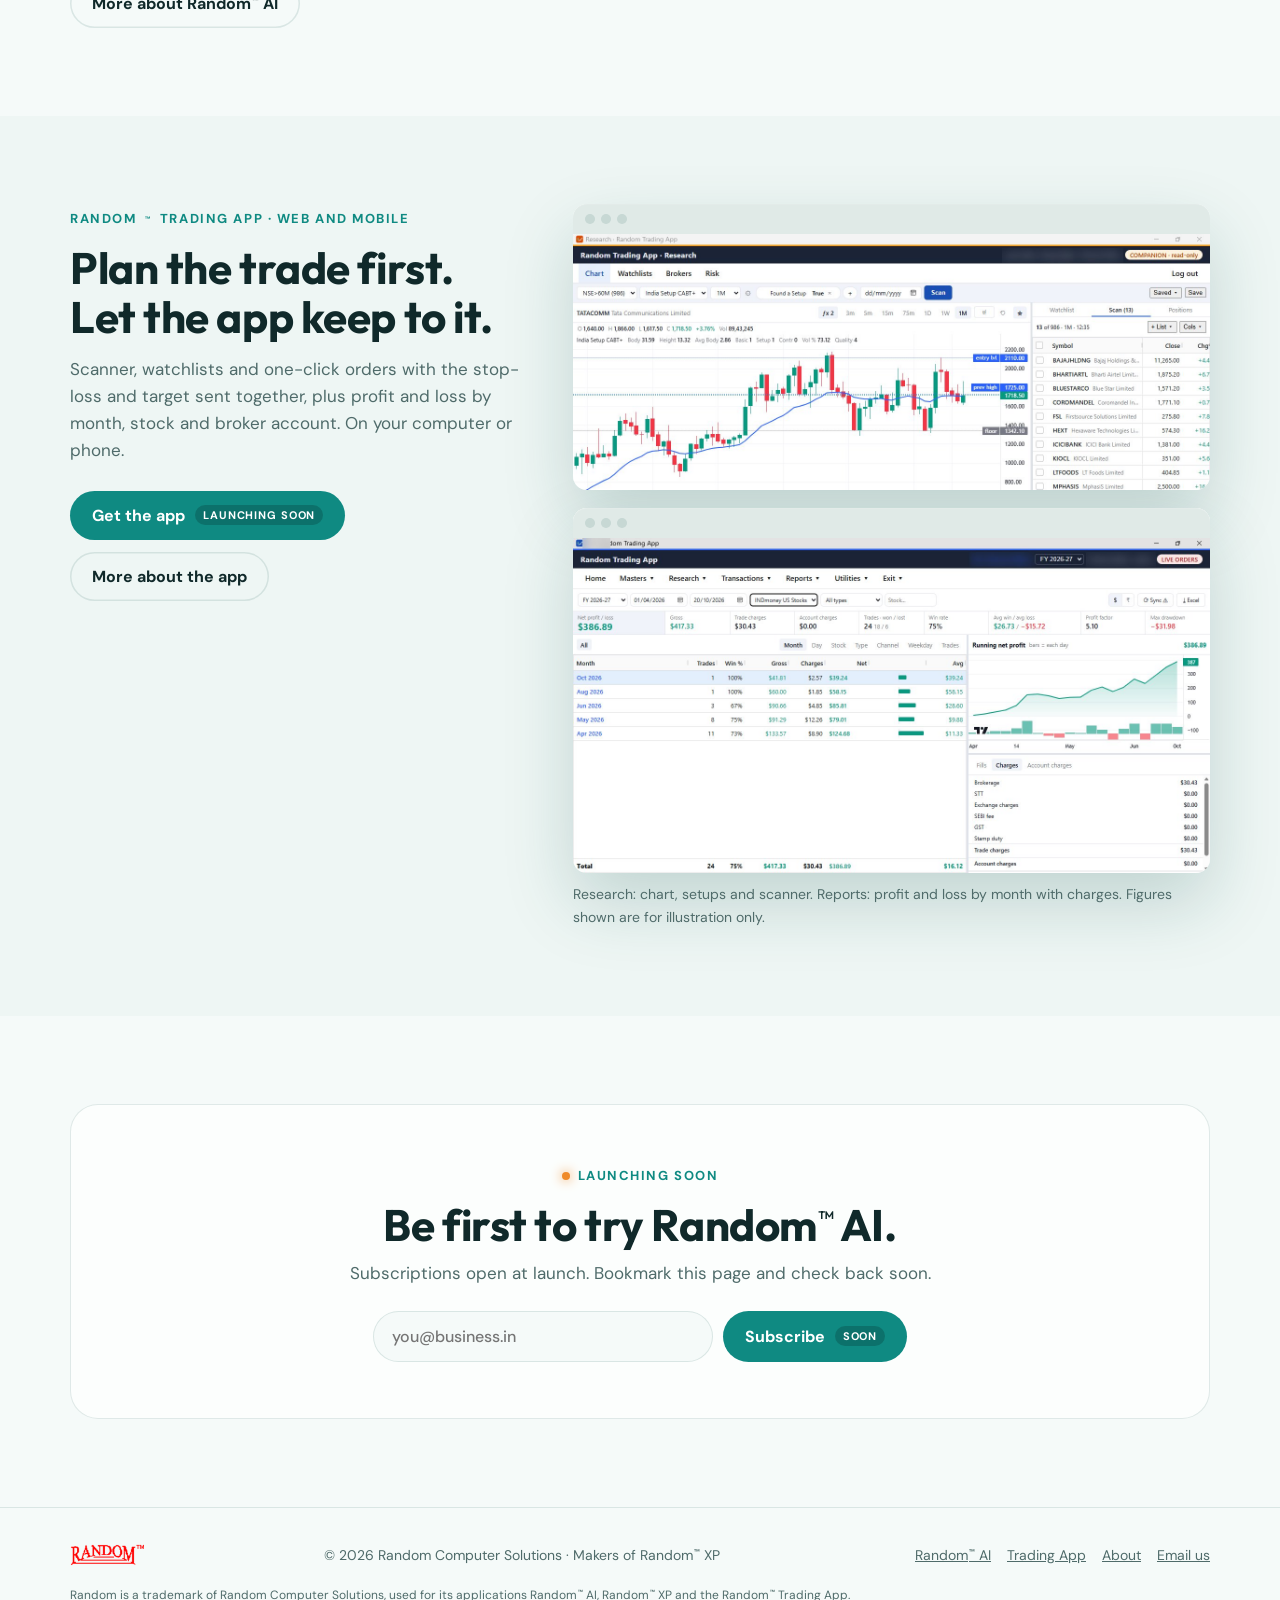
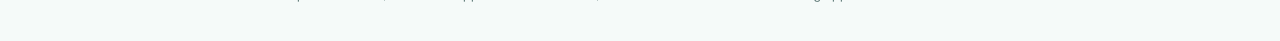
==== commit 6d8626f6: "Show the menu on phones and keep light colours On phones the menu links were hidden; they now show a" ====
--- a/index.html
+++ b/index.html
@@ -3,6 +3,8 @@
 <head>
 <meta charset="utf-8">
 <meta name="viewport" content="width=device-width, initial-scale=1">
+<meta name="color-scheme" content="only light">
+<meta name="theme-color" content="#f5faf9">
 <title>Random AI | Accounting Intelligence</title>
 <meta name="description" content="Random AI: billing and accounting software for Indian businesses, from the makers of Random XP. Launching soon.">
 <link rel="icon" type="image/png" href="assets/img/favicon.png">
@@ -14,8 +16,8 @@
 <body>
 <header class="nav"><div class="wrap">
   <a class="brand" href="./"><img class="logo" src="assets/img/random-logo-tm.png" width="480" height="144" alt="Random AI"><span class="chip">AI</span></a>
-  <nav class="nav-links" aria-label="Main"><a href="random-ai/">Accounting</a><a href="trading/">Trading App</a><a href="about/">About</a><a href="#subscribe">Updates</a>
-  <button class="btn btn-primary soon" type="button">Download <small>Soon</small></button></nav>
+  <nav class="nav-links" aria-label="Main"><a href="random-ai/">Accounting</a><a href="trading/">Trading App</a><a href="about/">About</a><a href="#subscribe">Updates</a></nav>
+  <button class="btn btn-primary soon nav-cta" type="button">Download <small>Soon</small></button>
 </div></header>
 <main>
 <section class="hero"><div class="aurora" aria-hidden="true"></div><div class="wrap">
--- a/assets/style.css
+++ b/assets/style.css
@@ -1,5 +1,5 @@
 /* Random AI website, Aurora style */
-:root{--bg:#f5faf9;--bg2:#eef6f4;--surface:rgba(255,255,255,.68);--line:rgba(16,80,76,.12);--fg:#10292a;--muted:#4f6b6a;
+:root{color-scheme:only light;--bg:#f5faf9;--bg2:#eef6f4;--surface:rgba(255,255,255,.68);--line:rgba(16,80,76,.12);--fg:#10292a;--muted:#4f6b6a;
 --accent:#0f8a82;--accent2:#ef8a2a;--accent-ink:#ffffff;--display:"Outfit",system-ui,sans-serif;--body:"DM Sans",system-ui,sans-serif;--radius:22px}
 body{background:var(--bg)}
 .aurora{position:absolute;inset:-20% -10% auto -10%;height:780px;z-index:-1;filter:blur(70px);opacity:.75;
@@ -68,7 +68,7 @@
 background:var(--fg);color:var(--bg);padding:14px 20px;border-radius:14px;font-weight:600;max-width:calc(100% - 32px);text-align:center}
 .toast.show{opacity:1;transform:translate(-50%,0)}
 @media (max-width:900px){.hero .wrap,.split{grid-template-columns:1fr}.facts{grid-template-columns:1fr 1fr}.f1{left:8px}.f2{right:8px}}
-@media (max-width:560px){.features{grid-template-columns:1fr}.nav-links a:not(.btn){display:none}section{padding:64px 0}}
+@media (max-width:560px){.features{grid-template-columns:1fr}section{padding:64px 0}}
 @media (prefers-reduced-motion:reduce){*{animation:none!important;transition:none!important}}
 .nav-links a[aria-current=page]{color:var(--fg)}
 .hero{isolation:isolate}
@@ -93,3 +93,12 @@
 .brand .logo{height:30px;width:auto}
 .logo-foot{height:22px;width:auto;flex-basis:100%;max-width:74px}
 .logo-big{width:min(280px,80%);height:auto;margin-top:28px}
+.nav-links{margin-left:auto}
+@media (max-width:760px){
+  header.nav .wrap{min-height:0;padding-top:10px;padding-bottom:0;gap:10px 12px}
+  .nav-cta{padding:10px 16px;font-size:15px}
+  .nav-links{order:3;width:100%;margin-left:0;gap:6px;flex-wrap:nowrap;overflow-x:auto;padding-bottom:10px;scrollbar-width:none}
+  .nav-links::-webkit-scrollbar{display:none}
+  .nav-links a{white-space:nowrap;padding:6px 10px;border-radius:999px;border:1px solid var(--line);background:var(--surface);color:var(--fg);font-size:13px}
+  .nav-links a[aria-current=page]{background:var(--accent);color:var(--accent-ink);border-color:transparent}
+}
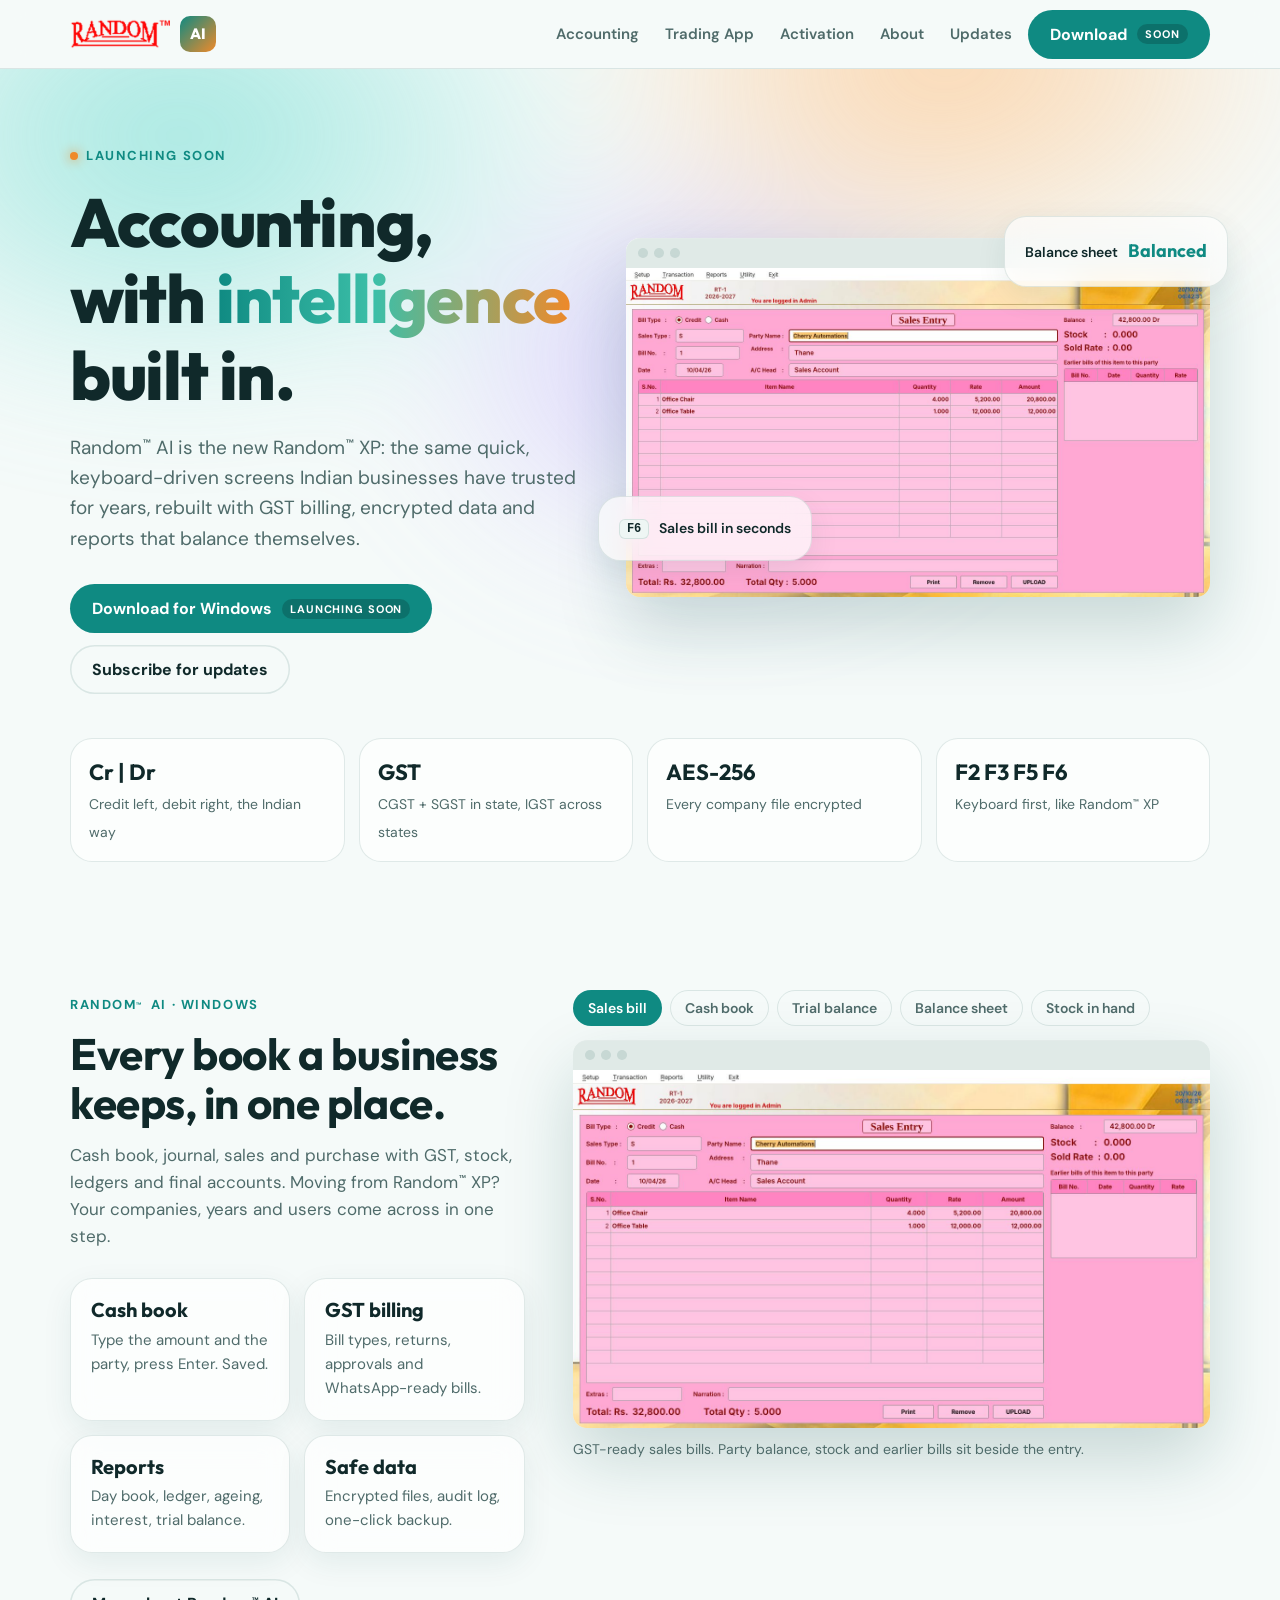
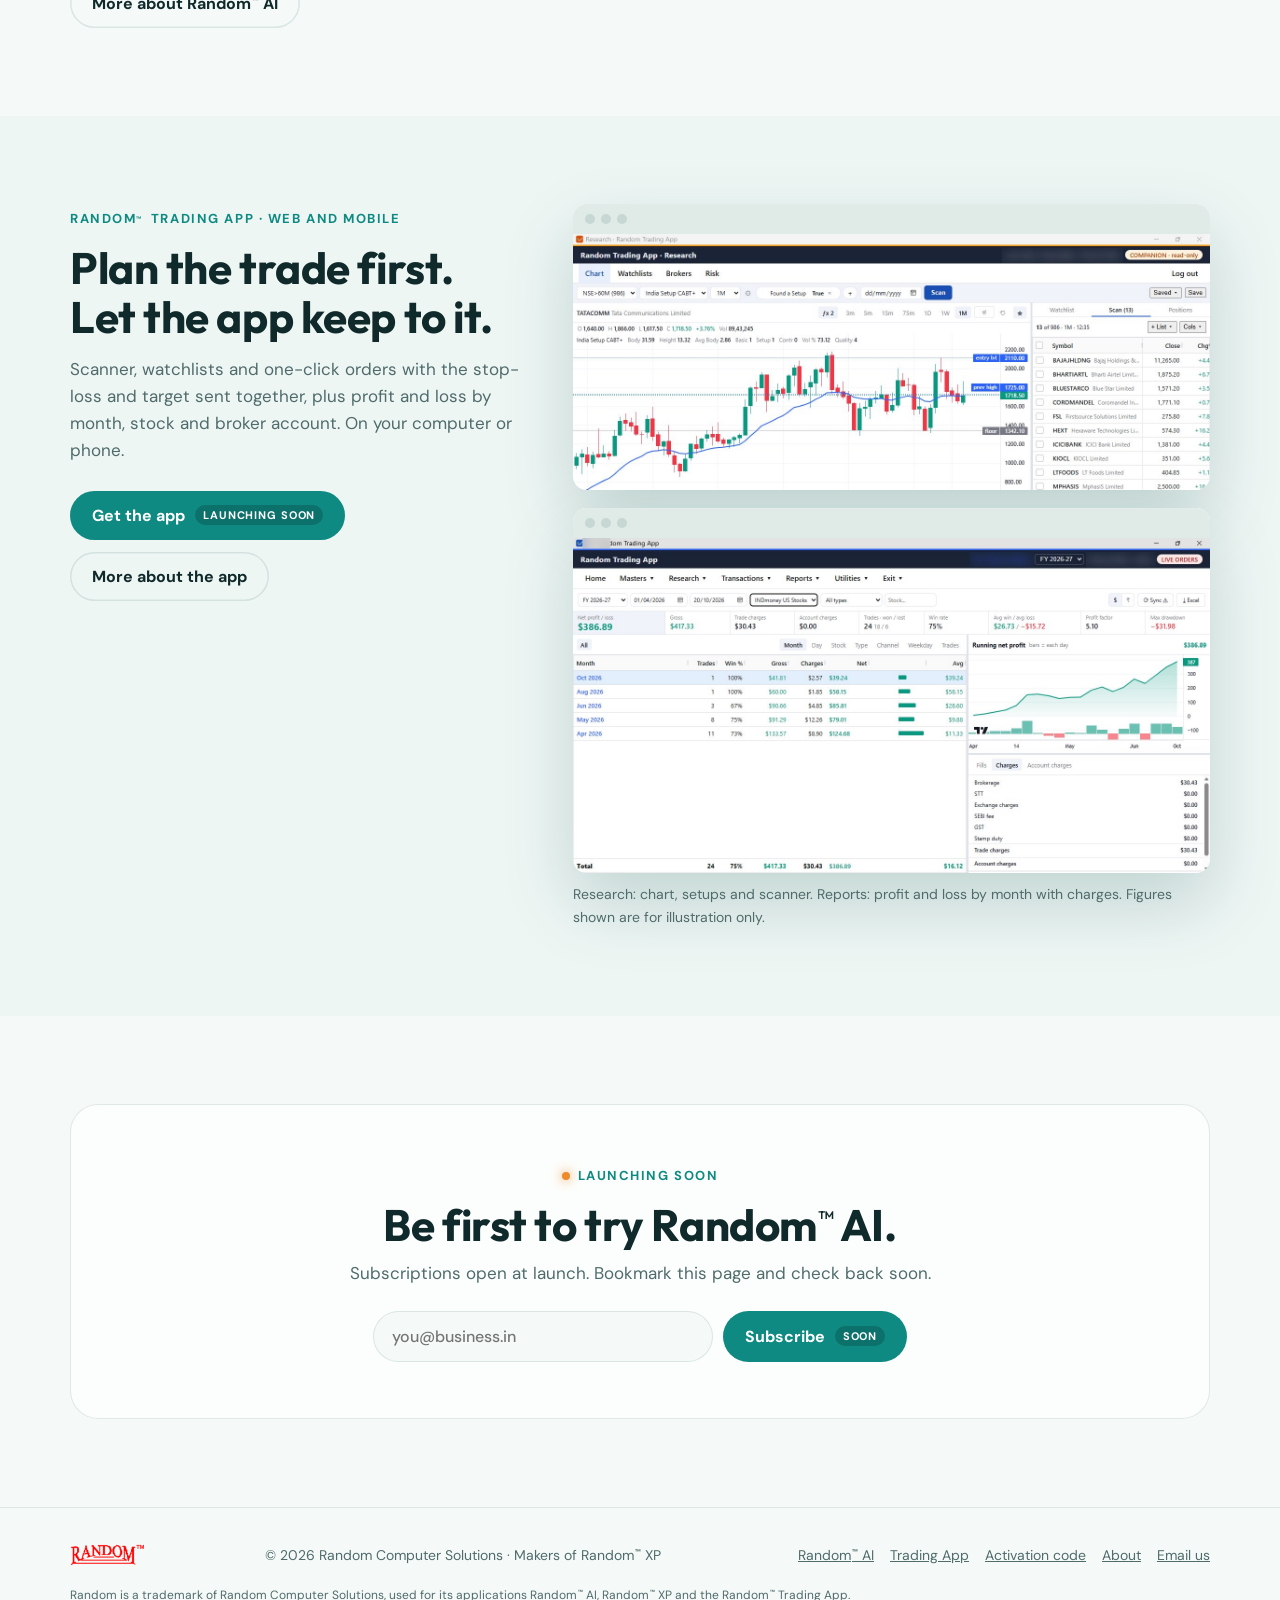
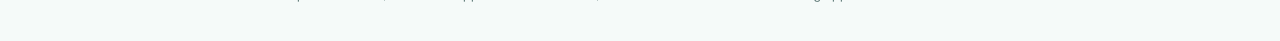
==== commit 42aa0b8a: "Add the Activation Code Random XP page Brings the activation-code service from randomcomputersolutio" ====
--- a/index.html
+++ b/index.html
@@ -16,7 +16,7 @@
 <body>
 <header class="nav"><div class="wrap">
   <a class="brand" href="./"><img class="logo" src="assets/img/random-logo-tm.png" width="480" height="144" alt="Random AI"><span class="chip">AI</span></a>
-  <nav class="nav-links" aria-label="Main"><a href="random-ai/">Accounting</a><a href="trading/">Trading App</a><a href="about/">About</a><a href="#subscribe">Updates</a></nav>
+  <nav class="nav-links" aria-label="Main"><a href="random-ai/">Accounting</a><a href="trading/">Trading App</a><a href="activation/">Activation</a><a href="about/">About</a><a href="#subscribe">Updates</a></nav>
   <button class="btn btn-primary soon nav-cta" type="button">Download <small>Soon</small></button>
 </div></header>
 <main>
@@ -81,7 +81,7 @@
 </div></div></section>
 </main>
 <footer><div class="wrap"><img class="logo-foot" src="assets/img/random-logo-tm.png" width="480" height="144" alt="Random" loading="lazy"><span>&copy; <span id="y">2026</span> Random Computer Solutions &middot; Makers of Random<sup class="tm">&trade;</sup> XP</span>
-<span><a href="random-ai/">Random<sup class="tm">&trade;</sup> AI</a><a href="trading/">Trading App</a><a href="about/">About</a><a href="mailto:sanvanbafna@gmail.com">Email us</a></span>
+<span><a href="random-ai/">Random<sup class="tm">&trade;</sup> AI</a><a href="trading/">Trading App</a><a href="activation/">Activation code</a><a href="about/">About</a><a href="mailto:sanvanbafna@gmail.com">Email us</a></span>
 <p class="tm-note">Random is a trademark of Random Computer Solutions, used for its applications Random<sup class="tm">&trade;</sup> AI, Random<sup class="tm">&trade;</sup> XP and the Random<sup class="tm">&trade;</sup> Trading App.</p></div></footer>
 <div class="toast" id="toast" role="status" aria-live="polite"></div>
 <script src="assets/site.js"></script>
--- a/assets/style.css
+++ b/assets/style.css
@@ -102,3 +102,11 @@
   .nav-links a{white-space:nowrap;padding:6px 10px;border-radius:999px;border:1px solid var(--line);background:var(--surface);color:var(--fg);font-size:13px}
   .nav-links a[aria-current=page]{background:var(--accent);color:var(--accent-ink);border-color:transparent}
 }
+.phones{display:flex;gap:18px;justify-content:center}
+.phones img{width:min(220px,44%);height:auto;border-radius:26px;border:6px solid #10292a;box-shadow:0 24px 60px rgba(15,80,76,.22)}
+.phones img:last-child{margin-top:48px}
+.steps{display:grid;grid-template-columns:repeat(4,1fr);gap:14px;margin-top:28px}
+.step-no{display:grid;place-items:center;width:34px;height:34px;border-radius:50%;background:var(--accent);color:var(--accent-ink);font-weight:700;margin-bottom:10px}
+@media (max-width:900px){.steps{grid-template-columns:1fr 1fr}}
+@media (max-width:560px){.steps{grid-template-columns:1fr}}
+.eyebrow .tm{margin-left:-8px}
